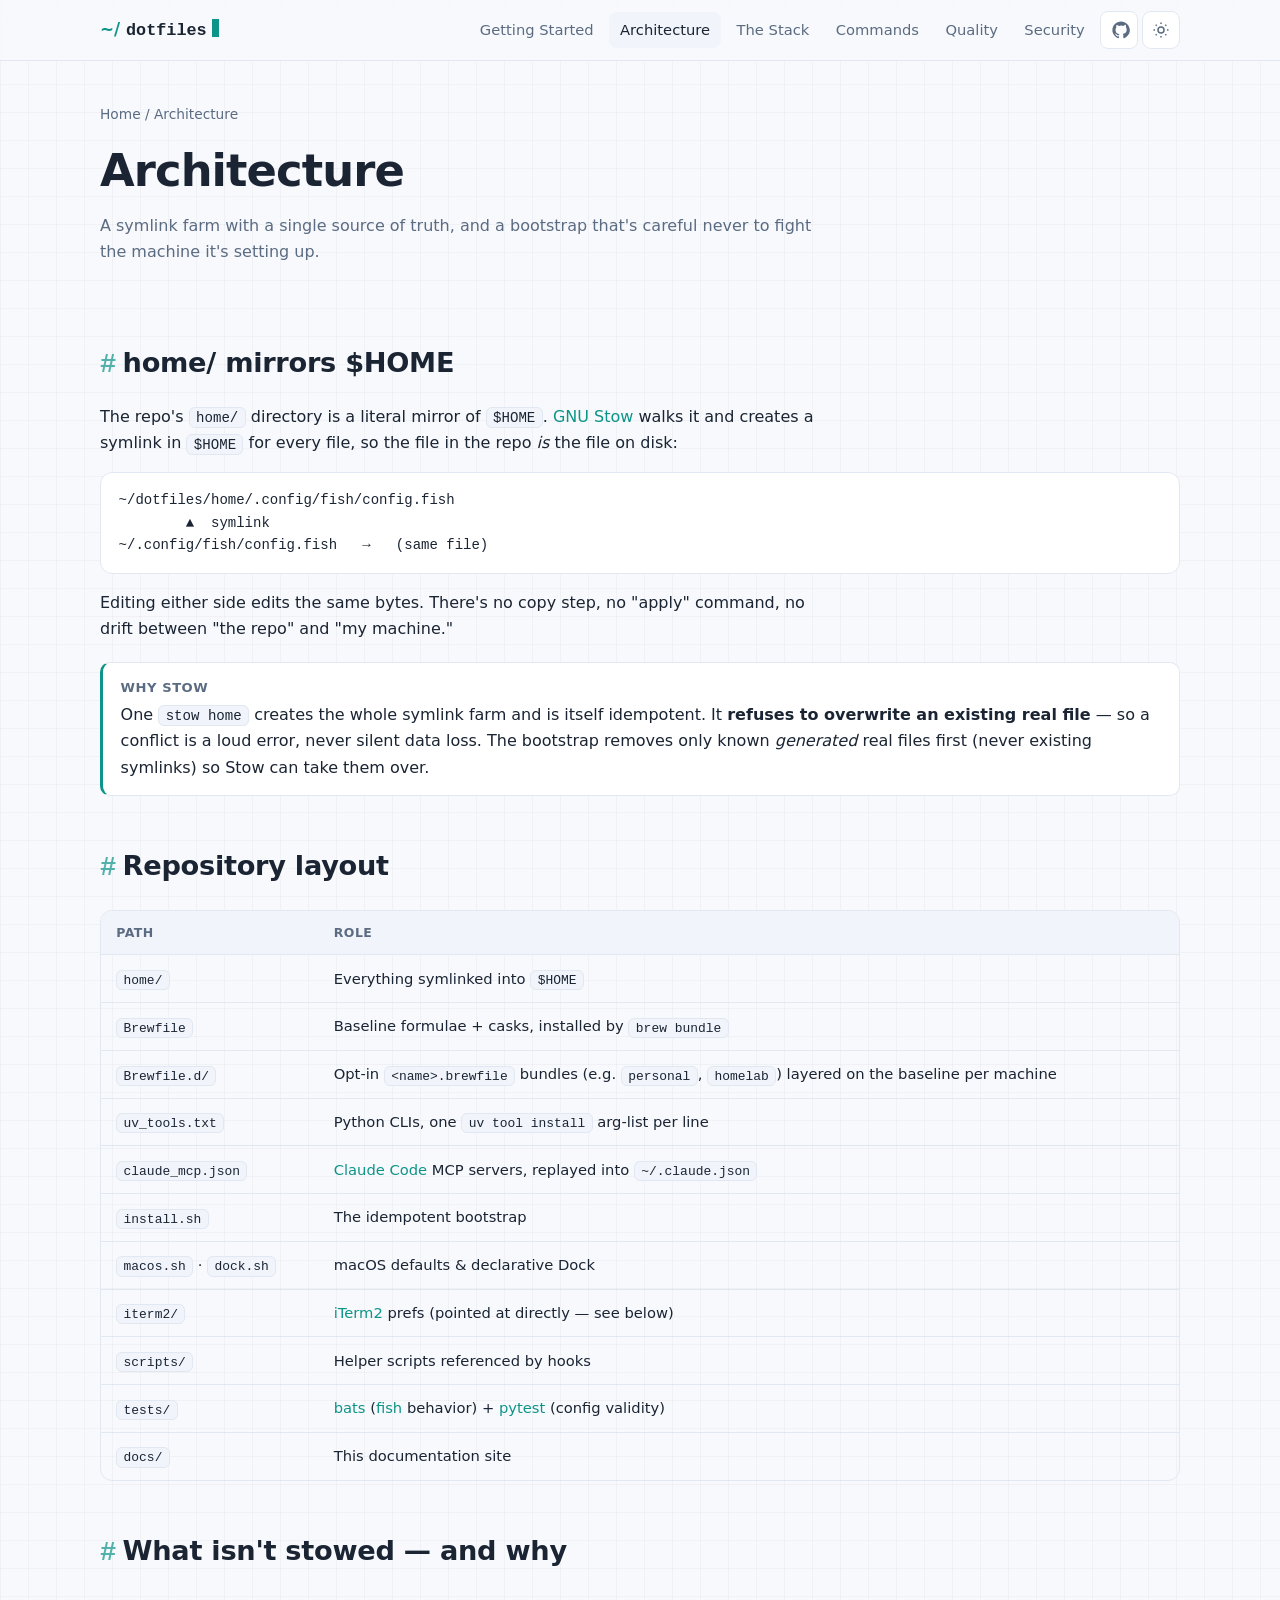
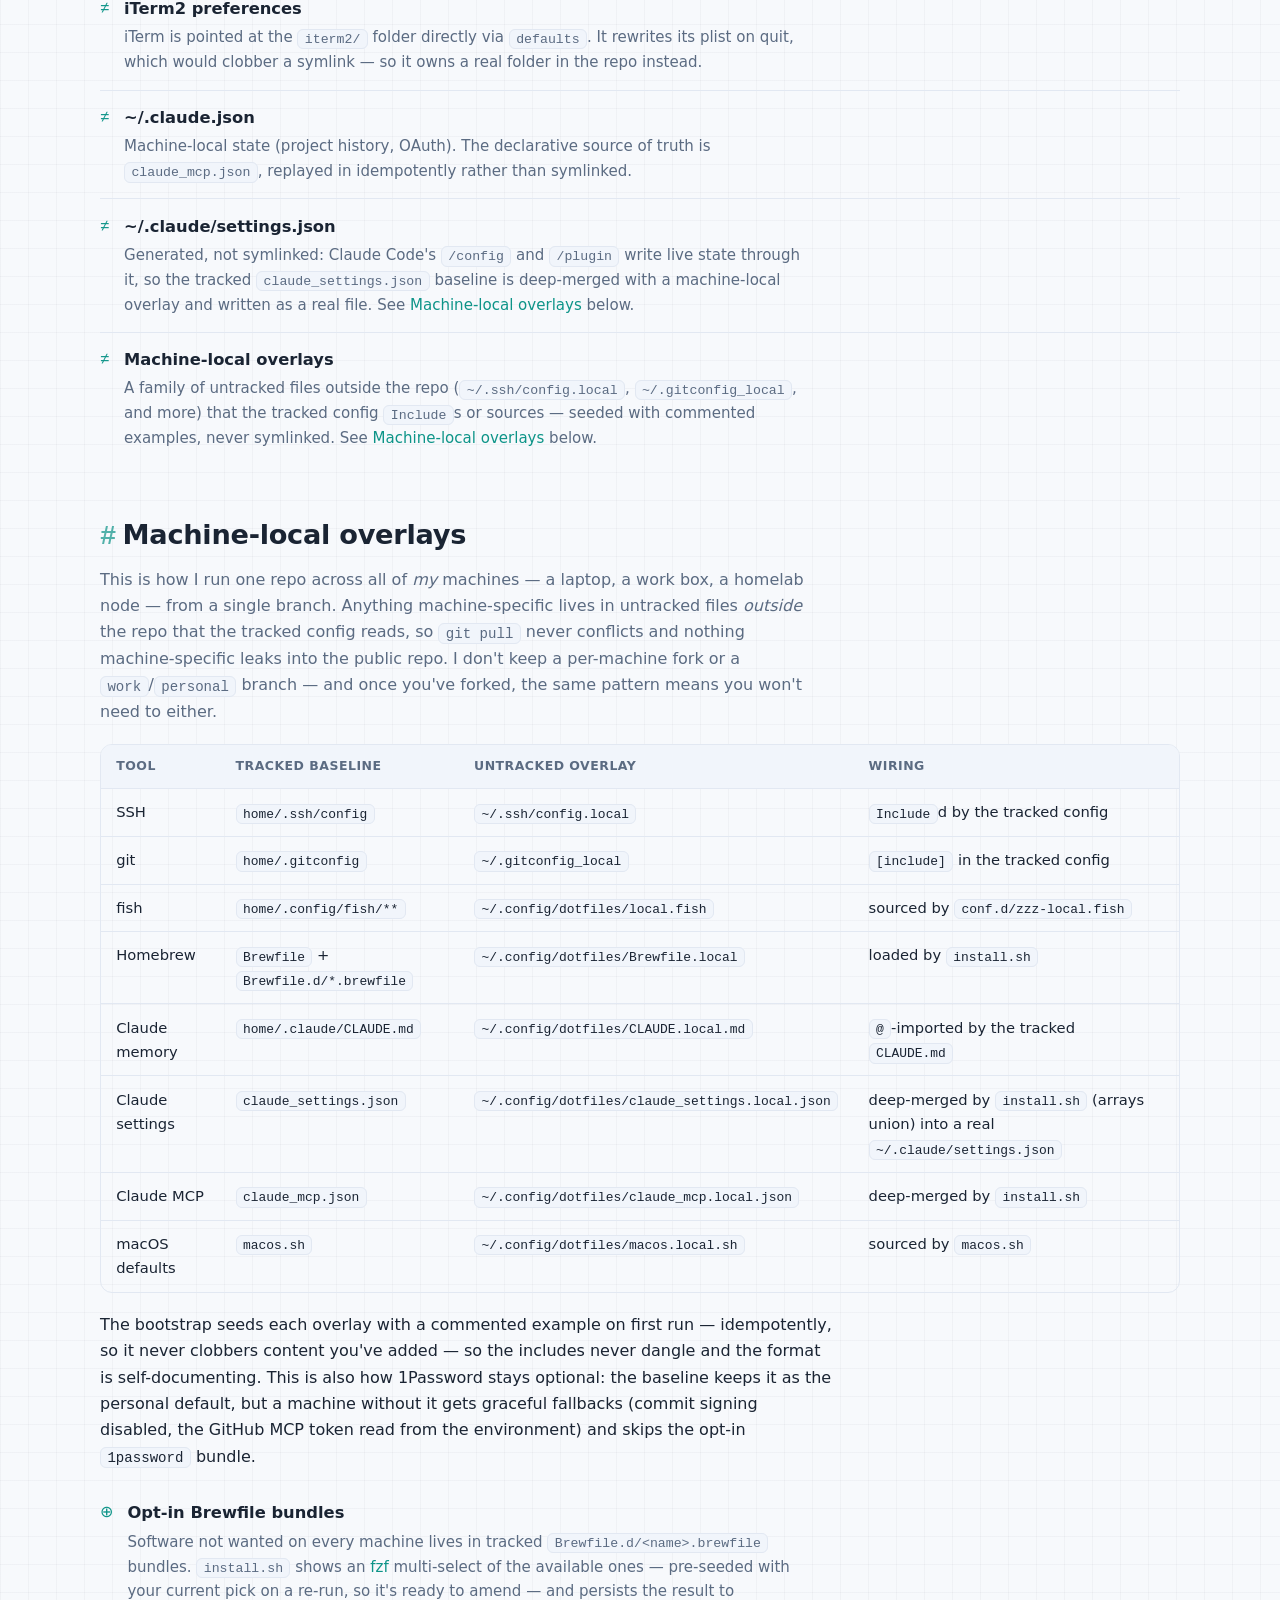
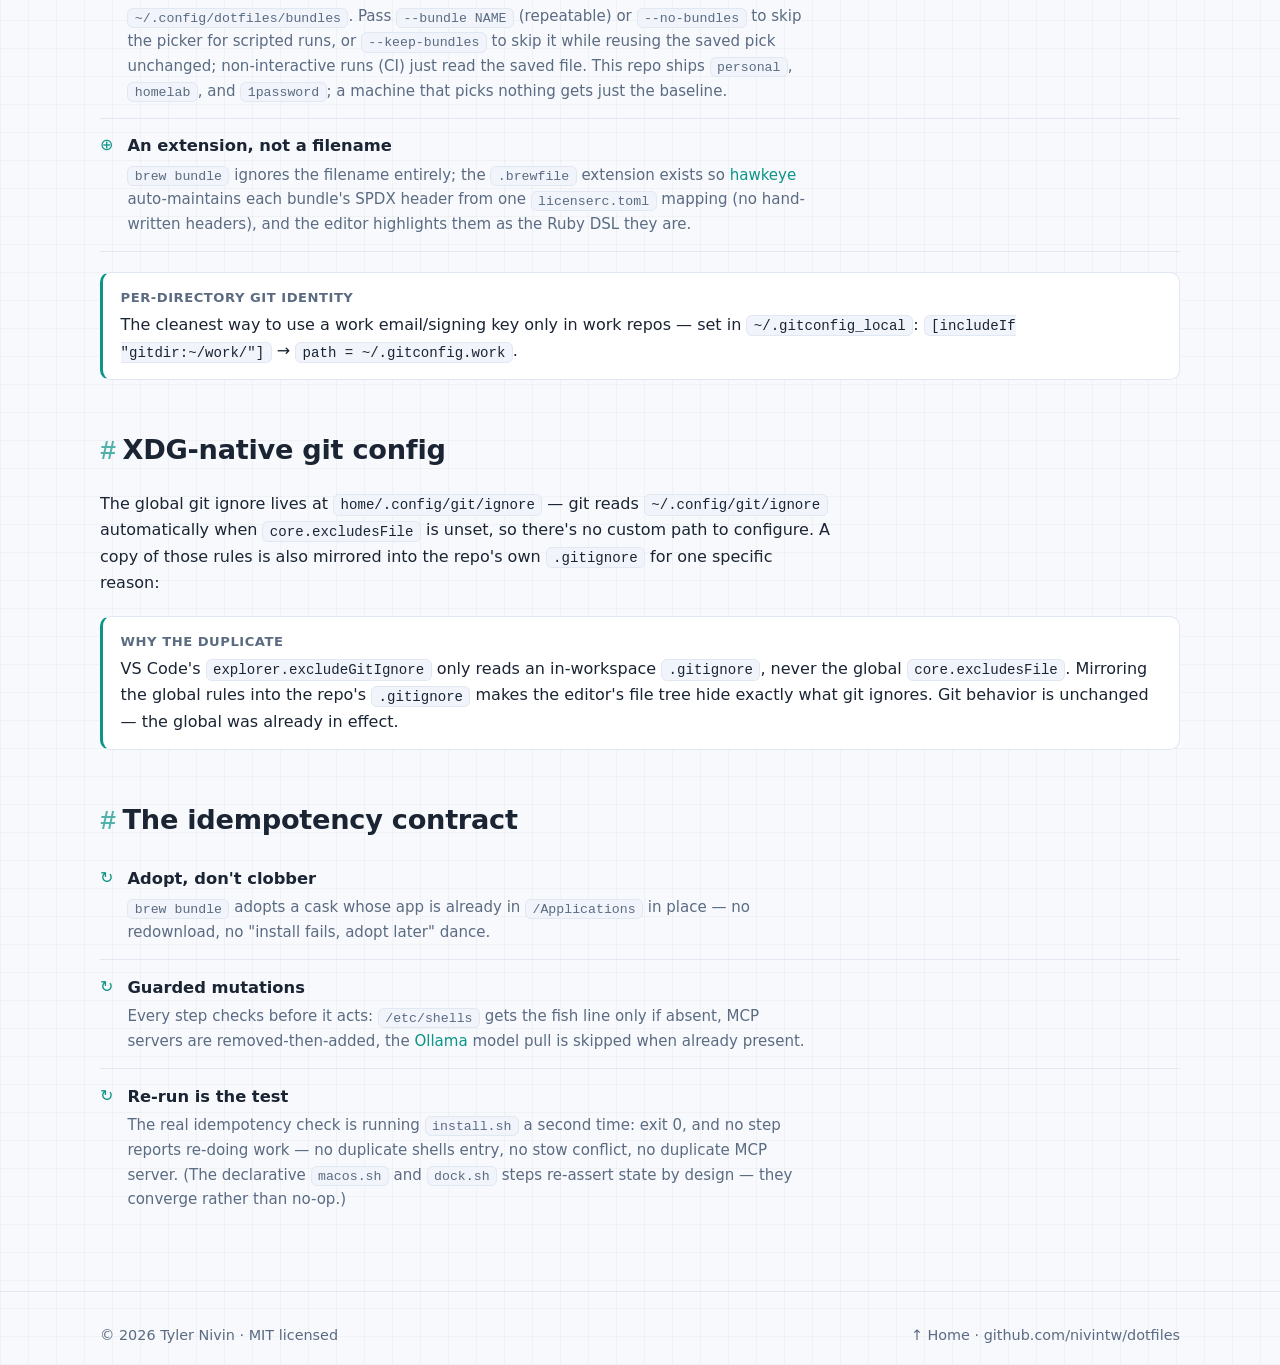
==== docs/architecture.html @ 518e7f28 "✨ feat(claude): Overlay machine-local Claude Code settings ~/.claude/settings.json carried machine-s" ====
<!--

    SPDX-FileCopyrightText: © 2026 Tyler Nivin
    SPDX-License-Identifier: MIT

-->
<!doctype html>
<html lang="en" data-theme="dark">
  <head>
    <meta charset="utf-8" />
    <meta name="viewport" content="width=device-width, initial-scale=1" />
    <title>Architecture · dotfiles</title>
    <meta name="description" content="How home/ mirrors $HOME, why GNU Stow, what isn't stowed and why, the XDG layout, and the mechanics that keep it idempotent." />
    <link rel="stylesheet" href="assets/style.css" />
    <script>
      (function () {
        try {
          var t = localStorage.getItem("theme");
          if (!t) t = matchMedia("(prefers-color-scheme: light)").matches ? "light" : "dark";
          document.documentElement.dataset.theme = t;
        } catch (e) {
          document.documentElement.dataset.theme = "dark";
        }
      })();
    </script>
  </head>
  <body>
    <header class="site-header">
      <div class="wrap site-header__inner">
        <a class="brand" href="index.html" aria-label="dotfiles home">
          <span class="brand__prompt">~/</span><span class="brand__path">dotfiles</span>
          <span class="brand__cursor" aria-hidden="true"></span>
        </a>
        <button class="icon-btn nav-toggle" data-nav-toggle aria-label="Toggle navigation" aria-expanded="false">
          <svg viewBox="0 0 24 24" fill="none" stroke="currentColor" stroke-width="2"><line x1="3" y1="6" x2="21" y2="6"/><line x1="3" y1="12" x2="21" y2="12"/><line x1="3" y1="18" x2="21" y2="18"/></svg>
        </button>
        <nav class="nav" data-nav aria-label="Primary">
          <a href="getting-started.html">Getting Started</a>
          <a href="architecture.html">Architecture</a>
          <a href="stack.html">The Stack</a>
          <a href="commands.html">Commands</a>
          <a href="quality.html">Quality</a>
          <a href="security.html">Security</a>
          <a class="icon-btn" href="https://github.com/nivintw/dotfiles" aria-label="GitHub repository" rel="noopener">
            <svg viewBox="0 0 24 24" fill="currentColor" aria-hidden="true"><path d="M12 .5C5.7.5.5 5.7.5 12c0 5.1 3.3 9.4 7.9 10.9.6.1.8-.2.8-.5v-2c-3.2.7-3.9-1.4-3.9-1.4-.5-1.3-1.3-1.7-1.3-1.7-1.1-.7.1-.7.1-.7 1.2.1 1.8 1.2 1.8 1.2 1 1.8 2.7 1.3 3.4 1 .1-.8.4-1.3.7-1.6-2.6-.3-5.3-1.3-5.3-5.7 0-1.3.5-2.3 1.2-3.1-.1-.3-.5-1.5.1-3.1 0 0 1-.3 3.3 1.2a11.5 11.5 0 0 1 6 0C17.3 4.7 18.3 5 18.3 5c.6 1.6.2 2.8.1 3.1.8.8 1.2 1.8 1.2 3.1 0 4.4-2.7 5.4-5.3 5.7.4.4.8 1.1.8 2.2v3.3c0 .3.2.6.8.5 4.6-1.5 7.9-5.8 7.9-10.9C23.5 5.7 18.3.5 12 .5Z"/></svg>
          </a>
          <button class="icon-btn" data-theme-toggle aria-label="Toggle light/dark theme">
            <svg viewBox="0 0 24 24" fill="none" stroke="currentColor" stroke-width="2"><circle cx="12" cy="12" r="4"/><path d="M12 2v2m0 16v2M4.9 4.9l1.4 1.4m11.4 11.4 1.4 1.4M2 12h2m16 0h2M4.9 19.1l1.4-1.4M17.7 6.3l1.4-1.4"/></svg>
          </button>
        </nav>
      </div>
    </header>

    <main>
      <div class="wrap page-head">
        <nav class="crumb" aria-label="Breadcrumb"><a href="index.html">Home</a> <span>/</span> <span>Architecture</span></nav>
        <h1>Architecture</h1>
        <p class="section-lede">A symlink farm with a single source of truth, and a bootstrap that's careful never to fight the machine it's setting up.</p>
      </div>

      <section class="wrap">
        <h2><span class="hash">#</span>home/ mirrors $HOME</h2>
        <p>The repo's <code>home/</code> directory is a literal mirror of <code>$HOME</code>. <a href="https://www.gnu.org/software/stow/" rel="noopener">GNU&nbsp;Stow</a> walks it and creates a symlink in <code>$HOME</code> for every file, so the file in the repo <em>is</em> the file on disk:</p>
        <pre><code>~/dotfiles/home/.config/fish/config.fish
        ▲  symlink
~/.config/fish/config.fish   →   (same file)</code></pre>
        <p>Editing either side edits the same bytes. There's no copy step, no "apply" command, no drift between "the repo" and "my machine."</p>
        <div class="note">
          <div class="note__title">Why Stow</div>
          One <code>stow home</code> creates the whole symlink farm and is itself idempotent. It <strong>refuses to overwrite an existing real file</strong> — so a conflict is a loud error, never silent data loss. The bootstrap removes only known <em>generated</em> real files first (never existing symlinks) so Stow can take them over.
        </div>
      </section>

      <section class="wrap">
        <h2><span class="hash">#</span>Repository layout</h2>
        <div class="table-wrap">
          <table>
            <thead><tr><th>Path</th><th>Role</th></tr></thead>
            <tbody>
              <tr><td><code>home/</code></td><td>Everything symlinked into <code>$HOME</code></td></tr>
              <tr><td><code>Brewfile</code></td><td>Baseline formulae + casks, installed by <code>brew bundle</code></td></tr>
              <tr><td><code>Brewfile.d/</code></td><td>Opt-in <code>&lt;name&gt;.brewfile</code> bundles (e.g. <code>personal</code>, <code>homelab</code>) layered on the baseline per machine</td></tr>
              <tr><td><code>uv_tools.txt</code></td><td>Python CLIs, one <code>uv tool install</code> arg-list per line</td></tr>
              <tr><td><code>claude_mcp.json</code></td><td><a href="https://github.com/anthropics/claude-code" rel="noopener">Claude Code</a> MCP servers, replayed into <code>~/.claude.json</code></td></tr>
              <tr><td><code>install.sh</code></td><td>The idempotent bootstrap</td></tr>
              <tr><td><code>macos.sh</code> · <code>dock.sh</code></td><td>macOS defaults &amp; declarative Dock</td></tr>
              <tr><td><code>iterm2/</code></td><td><a href="https://iterm2.com/" rel="noopener">iTerm2</a> prefs (pointed at directly — see below)</td></tr>
              <tr><td><code>scripts/</code></td><td>Helper scripts referenced by hooks</td></tr>
              <tr><td><code>tests/</code></td><td><a href="https://github.com/bats-core/bats-core" rel="noopener">bats</a> (<a href="https://fishshell.com/" rel="noopener">fish</a> behavior) + <a href="https://docs.pytest.org/" rel="noopener">pytest</a> (config validity)</td></tr>
              <tr><td><code>docs/</code></td><td>This documentation site</td></tr>
            </tbody>
          </table>
        </div>
      </section>

      <section class="wrap">
        <h2><span class="hash">#</span>What isn't stowed — and why</h2>
        <div class="feature">
          <span class="feature__mark">≠</span>
          <div><h3>iTerm2 preferences</h3><p>iTerm is pointed at the <code>iterm2/</code> folder directly via <code>defaults</code>. It rewrites its plist on quit, which would clobber a symlink — so it owns a real folder in the repo instead.</p></div>
        </div>
        <div class="feature">
          <span class="feature__mark">≠</span>
          <div><h3>~/.claude.json</h3><p>Machine-local state (project history, OAuth). The declarative source of truth is <code>claude_mcp.json</code>, replayed in idempotently rather than symlinked.</p></div>
        </div>
        <div class="feature">
          <span class="feature__mark">≠</span>
          <div><h3>~/.claude/settings.json</h3><p>Generated, not symlinked: Claude Code's <code>/config</code> and <code>/plugin</code> write live state through it, so the tracked <code>claude_settings.json</code> baseline is deep-merged with a machine-local overlay and written as a real file. See <a href="#overlays">Machine-local overlays</a> below.</p></div>
        </div>
        <div class="feature">
          <span class="feature__mark">≠</span>
          <div><h3>Machine-local overlays</h3><p>A family of untracked files outside the repo (<code>~/.ssh/config.local</code>, <code>~/.gitconfig_local</code>, and more) that the tracked config <code>Include</code>s or sources — seeded with commented examples, never symlinked. See <a href="#overlays">Machine-local overlays</a> below.</p></div>
        </div>
      </section>

      <section class="wrap" id="overlays">
        <h2><span class="hash">#</span>Machine-local overlays</h2>
        <p class="section-lede">This is how I run one repo across all of <em>my</em> machines — a laptop, a work box, a homelab node — from a single branch. Anything machine-specific lives in untracked files <em>outside</em> the repo that the tracked config reads, so <code>git pull</code> never conflicts and nothing machine-specific leaks into the public repo. I don't keep a per-machine fork or a <code>work</code>/<code>personal</code> branch — and once you've forked, the same pattern means you won't need to either.</p>
        <div class="table-wrap">
          <table>
            <thead><tr><th>Tool</th><th>Tracked baseline</th><th>Untracked overlay</th><th>Wiring</th></tr></thead>
            <tbody>
              <tr><td>SSH</td><td><code>home/.ssh/config</code></td><td><code>~/.ssh/config.local</code></td><td><code>Include</code>d by the tracked config</td></tr>
              <tr><td>git</td><td><code>home/.gitconfig</code></td><td><code>~/.gitconfig_local</code></td><td><code>[include]</code> in the tracked config</td></tr>
              <tr><td>fish</td><td><code>home/.config/fish/**</code></td><td><code>~/.config/dotfiles/local.fish</code></td><td>sourced by <code>conf.d/zzz-local.fish</code></td></tr>
              <tr><td>Homebrew</td><td><code>Brewfile</code> + <code>Brewfile.d/*.brewfile</code></td><td><code>~/.config/dotfiles/Brewfile.local</code></td><td>loaded by <code>install.sh</code></td></tr>
              <tr><td>Claude memory</td><td><code>home/.claude/CLAUDE.md</code></td><td><code>~/.config/dotfiles/CLAUDE.local.md</code></td><td><code>@</code>-imported by the tracked <code>CLAUDE.md</code></td></tr>
              <tr><td>Claude settings</td><td><code>claude_settings.json</code></td><td><code>~/.config/dotfiles/claude_settings.local.json</code></td><td>deep-merged by <code>install.sh</code> (arrays union) into a real <code>~/.claude/settings.json</code></td></tr>
              <tr><td>Claude MCP</td><td><code>claude_mcp.json</code></td><td><code>~/.config/dotfiles/claude_mcp.local.json</code></td><td>deep-merged by <code>install.sh</code></td></tr>
              <tr><td>macOS defaults</td><td><code>macos.sh</code></td><td><code>~/.config/dotfiles/macos.local.sh</code></td><td>sourced by <code>macos.sh</code></td></tr>
            </tbody>
          </table>
        </div>
        <p>The bootstrap seeds each overlay with a commented example on first run — idempotently, so it never clobbers content you've added — so the includes never dangle and the format is self-documenting. This is also how 1Password stays optional: the baseline keeps it as the personal default, but a machine without it gets graceful fallbacks (commit signing disabled, the GitHub MCP token read from the environment) and skips the opt-in <code>1password</code> bundle.</p>
        <div class="feature">
          <span class="feature__mark">⊕</span>
          <div><h3>Opt-in Brewfile bundles</h3><p>Software not wanted on every machine lives in tracked <code>Brewfile.d/&lt;name&gt;.brewfile</code> bundles. <code>install.sh</code> shows an <a href="https://github.com/junegunn/fzf" rel="noopener">fzf</a> multi-select of the available ones — pre-seeded with your current pick on a re-run, so it's ready to amend — and persists the result to <code>~/.config/dotfiles/bundles</code>. Pass <code>--bundle NAME</code> (repeatable) or <code>--no-bundles</code> to skip the picker for scripted runs, or <code>--keep-bundles</code> to skip it while reusing the saved pick unchanged; non-interactive runs (CI) just read the saved file. This repo ships <code>personal</code>, <code>homelab</code>, and <code>1password</code>; a machine that picks nothing gets just the baseline.</p></div>
        </div>
        <div class="feature">
          <span class="feature__mark">⊕</span>
          <div><h3>An extension, not a filename</h3><p><code>brew bundle</code> ignores the filename entirely; the <code>.brewfile</code> extension exists so <a href="https://github.com/korandoru/hawkeye" rel="noopener">hawkeye</a> auto-maintains each bundle's SPDX header from one <code>licenserc.toml</code> mapping (no hand-written headers), and the editor highlights them as the Ruby DSL they are.</p></div>
        </div>
        <div class="note">
          <div class="note__title">Per-directory git identity</div>
          The cleanest way to use a work email/signing key only in work repos — set in <code>~/.gitconfig_local</code>: <code>[includeIf "gitdir:~/work/"]</code> → <code>path = ~/.gitconfig.work</code>.
        </div>
      </section>

      <section class="wrap">
        <h2><span class="hash">#</span>XDG-native git config</h2>
        <p>The global git ignore lives at <code>home/.config/git/ignore</code> — git reads <code>~/.config/git/ignore</code> automatically when <code>core.excludesFile</code> is unset, so there's no custom path to configure. A copy of those rules is also mirrored into the repo's own <code>.gitignore</code> for one specific reason:</p>
        <div class="note">
          <div class="note__title">Why the duplicate</div>
          VS Code's <code>explorer.excludeGitIgnore</code> only reads an in-workspace <code>.gitignore</code>, never the global <code>core.excludesFile</code>. Mirroring the global rules into the repo's <code>.gitignore</code> makes the editor's file tree hide exactly what git ignores. Git behavior is unchanged — the global was already in effect.
        </div>
      </section>

      <section class="wrap">
        <h2><span class="hash">#</span>The idempotency contract</h2>
        <div class="feature">
          <span class="feature__mark">↻</span>
          <div><h3>Adopt, don't clobber</h3><p><code>brew bundle</code> adopts a cask whose app is already in <code>/Applications</code> in place — no redownload, no "install fails, adopt later" dance.</p></div>
        </div>
        <div class="feature">
          <span class="feature__mark">↻</span>
          <div><h3>Guarded mutations</h3><p>Every step checks before it acts: <code>/etc/shells</code> gets the fish line only if absent, MCP servers are removed-then-added, the <a href="https://ollama.com/" rel="noopener">Ollama</a> model pull is skipped when already present.</p></div>
        </div>
        <div class="feature">
          <span class="feature__mark">↻</span>
          <div><h3>Re-run is the test</h3><p>The real idempotency check is running <code>install.sh</code> a second time: exit&nbsp;0, and no step reports re-doing work — no duplicate shells entry, no stow conflict, no duplicate MCP server. (The declarative <code>macos.sh</code> and <code>dock.sh</code> steps re-assert state by design — they converge rather than no-op.)</p></div>
        </div>
      </section>
    </main>

    <footer class="site-footer">
      <div class="wrap site-footer__inner">
        <span>© <span data-year>2026</span> Tyler Nivin · MIT licensed</span>
        <span><a href="index.html">↑ Home</a> · <a href="https://github.com/nivintw/dotfiles" rel="noopener">github.com/nivintw/dotfiles</a></span>
      </div>
    </footer>

    <script src="assets/main.js"></script>
  </body>
</html>
---- docs/assets/style.css ----
/*
 * SPDX-FileCopyrightText: © 2026 Tyler Nivin
 * SPDX-License-Identifier: MIT
 */

/* ---- Design tokens ------------------------------------------------------ */
:root,
:root[data-theme="dark"] {
  --bg: #0b0e14;
  --bg-grid: rgba(255, 255, 255, 0.025);
  --surface: #11161f;
  --surface-2: #161c28;
  --border: #232b3a;
  --text: #e6edf3;
  --muted: #97a3b6;
  --accent: #4fd1c5;
  --accent-2: #a78bfa;
  --accent-ink: #06231f;
  --shadow: 0 10px 30px -12px rgba(0, 0, 0, 0.6);
  --term-red: #ff5f56;
  --term-yellow: #ffbd2e;
  --term-green: #27c93f;
  color-scheme: dark;
}

:root[data-theme="light"] {
  --bg: #f7f9fc;
  --bg-grid: rgba(15, 23, 42, 0.03);
  --surface: #ffffff;
  --surface-2: #f1f5fb;
  --border: #e2e8f2;
  --text: #1a2433;
  --muted: #5b6b82;
  --accent: #0d9488;
  --accent-2: #7c3aed;
  --accent-ink: #ffffff;
  --shadow: 0 12px 30px -16px rgba(15, 23, 42, 0.25);
  color-scheme: light;
}

* { box-sizing: border-box; }

html { scroll-behavior: smooth; }

body {
  margin: 0;
  background:
    radial-gradient(1200px 600px at 80% -10%, color-mix(in srgb, var(--accent) 9%, transparent), transparent 60%),
    linear-gradient(var(--bg-grid) 1px, transparent 1px) 0 0 / 28px 28px,
    linear-gradient(90deg, var(--bg-grid) 1px, transparent 1px) 0 0 / 28px 28px,
    var(--bg);
  color: var(--text);
  font-family: ui-sans-serif, system-ui, -apple-system, "Segoe UI", Roboto, Helvetica, Arial, sans-serif;
  line-height: 1.65;
  -webkit-font-smoothing: antialiased;
}

.mono,
code, kbd, pre,
.brand__path,
.term {
  font-family: ui-monospace, "SF Mono", "JetBrains Mono", "Fira Code", Menlo, Consolas, monospace;
}

a { color: var(--accent); text-decoration: none; }
a:hover { text-decoration: underline; }

.wrap { width: min(1080px, 92vw); margin-inline: auto; }

/* ---- Header / nav ------------------------------------------------------- */
.site-header {
  position: sticky;
  top: 0;
  z-index: 20;
  backdrop-filter: blur(10px);
  background: color-mix(in srgb, var(--bg) 82%, transparent);
  border-bottom: 1px solid var(--border);
}
.site-header__inner {
  display: flex;
  align-items: center;
  gap: 1rem;
  padding: 0.7rem 0;
}
.brand {
  display: inline-flex;
  align-items: baseline;
  gap: 0.5ch;
  font-weight: 700;
  color: var(--text);
  font-size: 1.05rem;
}
.brand:hover { text-decoration: none; }
.brand__prompt { color: var(--accent); }
.brand__path { color: var(--text); }
.brand__cursor {
  width: 0.6ch; height: 1.05em;
  background: var(--accent);
  display: inline-block;
  translate: 0 0.12em;
  animation: blink 1.1s steps(1) infinite;
}
@keyframes blink { 50% { opacity: 0; } }

.nav { display: flex; align-items: center; gap: 0.25rem; margin-left: auto; }
.nav a {
  color: var(--muted);
  padding: 0.35rem 0.7rem;
  border-radius: 8px;
  font-size: 0.92rem;
  font-weight: 500;
}
.nav a:hover { color: var(--text); background: var(--surface-2); text-decoration: none; }
.nav a[aria-current="page"] { color: var(--text); background: var(--surface-2); }

.icon-btn {
  display: inline-grid;
  place-items: center;
  width: 38px; height: 38px;
  border: 1px solid var(--border);
  border-radius: 9px;
  background: var(--surface);
  color: var(--muted);
  cursor: pointer;
}
.icon-btn:hover { color: var(--text); border-color: var(--accent); }
.icon-btn svg { width: 18px; height: 18px; }

.nav-toggle { display: none; }

/* ---- Hero --------------------------------------------------------------- */
.hero { padding: 4.5rem 0 2.5rem; }
.hero h1 {
  font-size: clamp(2.2rem, 6vw, 3.6rem);
  line-height: 1.05;
  margin: 0 0 0.6rem;
  letter-spacing: -0.02em;
}
.hero .grad {
  background: linear-gradient(100deg, var(--accent), var(--accent-2));
  -webkit-background-clip: text; background-clip: text; color: transparent;
}
.hero .lede { font-size: 1.2rem; color: var(--muted); max-width: 60ch; margin: 0 0 1.6rem; }
.badges { display: flex; flex-wrap: wrap; gap: 0.5rem; margin-bottom: 1.8rem; }
.badge {
  font-size: 0.78rem;
  font-family: ui-monospace, monospace;
  color: var(--muted);
  border: 1px solid var(--border);
  background: var(--surface);
  padding: 0.25rem 0.6rem;
  border-radius: 999px;
}
.badge b { color: var(--accent); font-weight: 600; }

.cta { display: flex; flex-wrap: wrap; gap: 0.75rem; }
.btn {
  display: inline-flex; align-items: center; gap: 0.5ch;
  padding: 0.6rem 1.1rem;
  border-radius: 10px;
  font-weight: 600;
  border: 1px solid var(--border);
}
.btn--primary { background: var(--accent); color: var(--accent-ink); border-color: transparent; }
.btn--primary:hover { text-decoration: none; filter: brightness(1.08); }
.btn--ghost { color: var(--text); background: var(--surface); }
.btn--ghost:hover { text-decoration: none; border-color: var(--accent); }

/* ---- Terminal window ---------------------------------------------------- */
.term {
  border: 1px solid var(--border);
  border-radius: 12px;
  background: var(--surface);
  box-shadow: var(--shadow);
  overflow: hidden;
  margin: 2rem 0;
}
.term__bar {
  display: flex; align-items: center; gap: 0.5rem;
  padding: 0.6rem 0.9rem;
  background: var(--surface-2);
  border-bottom: 1px solid var(--border);
}
.term__dot { width: 12px; height: 12px; border-radius: 50%; }
.term__title { margin-left: 0.6rem; font-size: 0.8rem; color: var(--muted); }
.term__body { padding: 1rem 1.1rem; font-size: 0.9rem; overflow-x: auto; }
.term__body .line { white-space: pre; }
.term .prompt { color: var(--accent); }
.term .cmd { color: var(--text); }
.term .out { color: var(--muted); }
.term .ok { color: var(--term-green); }

/* ---- Sections & headings ----------------------------------------------- */
main { padding-bottom: 4rem; }
section { margin-top: 3rem; }
h2 {
  font-size: 1.7rem;
  letter-spacing: -0.01em;
  margin: 0 0 0.4rem;
  scroll-margin-top: 5rem;
}
h2 .hash { color: var(--accent); font-family: ui-monospace, monospace; margin-right: 0.4ch; opacity: 0.7; }
h3 { font-size: 1.15rem; margin: 1.8rem 0 0.4rem; }
.section-lede { color: var(--muted); max-width: 70ch; margin: 0 0 1.2rem; }
p { max-width: 72ch; }

.page-head { padding: 2.5rem 0 0.5rem; }
.page-head h1 { font-size: clamp(1.9rem, 4vw, 2.8rem); margin: 0.4rem 0 0.3rem; letter-spacing: -0.02em; }
.crumb { font-size: 0.86rem; color: var(--muted); display: inline-flex; gap: 0.5ch; }
.crumb a { color: var(--muted); }
.crumb a:hover { color: var(--accent); }

/* ---- Cards -------------------------------------------------------------- */
.grid { display: grid; gap: 1rem; grid-template-columns: repeat(auto-fit, minmax(255px, 1fr)); }
.card {
  display: block;
  border: 1px solid var(--border);
  background: var(--surface);
  border-radius: 14px;
  padding: 1.3rem;
  color: var(--text);
  transition: border-color 0.15s, transform 0.15s;
}
a.card:hover { text-decoration: none; border-color: var(--accent); transform: translateY(-3px); }
.card__icon { font-size: 1.4rem; }
.card h3 { margin: 0.6rem 0 0.3rem; font-size: 1.1rem; }
.card p { color: var(--muted); font-size: 0.95rem; margin: 0; }
.card__more { color: var(--accent); font-size: 0.9rem; font-weight: 600; margin-top: 0.8rem; display: inline-block; }

/* ---- Callouts ----------------------------------------------------------- */
.note {
  border: 1px solid var(--border);
  border-left: 3px solid var(--accent);
  background: var(--surface);
  border-radius: 10px;
  padding: 0.9rem 1.1rem;
  margin: 1.2rem 0;
}
.note--warn { border-left-color: var(--term-yellow); }
.note__title { font-weight: 700; font-size: 0.82rem; text-transform: uppercase; letter-spacing: 0.04em; color: var(--muted); margin-bottom: 0.2rem; }

/* ---- Code --------------------------------------------------------------- */
:not(pre) > code {
  background: var(--surface-2);
  border: 1px solid var(--border);
  padding: 0.1rem 0.4rem;
  border-radius: 6px;
  font-size: 0.88em;
}
pre {
  position: relative;
  background: var(--surface);
  border: 1px solid var(--border);
  border-radius: 12px;
  padding: 1rem 1.1rem;
  overflow-x: auto;
  font-size: 0.875rem;
  line-height: 1.6;
}
pre code { color: var(--text); }
.copy-btn {
  position: absolute; top: 0.55rem; right: 0.55rem;
  font-size: 0.72rem;
  padding: 0.2rem 0.55rem;
  border-radius: 6px;
  border: 1px solid var(--border);
  background: var(--surface-2);
  color: var(--muted);
  cursor: pointer;
  opacity: 0;
  transition: opacity 0.15s;
}
pre:hover .copy-btn { opacity: 1; }
.copy-btn:hover { color: var(--text); border-color: var(--accent); }

/* ---- Tables ------------------------------------------------------------- */
.table-wrap { overflow-x: auto; border: 1px solid var(--border); border-radius: 12px; margin: 1.2rem 0; }
table { width: 100%; border-collapse: collapse; font-size: 0.92rem; }
th, td { text-align: left; padding: 0.7rem 0.95rem; border-bottom: 1px solid var(--border); vertical-align: top; }
thead th { background: var(--surface-2); color: var(--muted); font-size: 0.78rem; text-transform: uppercase; letter-spacing: 0.04em; }
tbody tr:last-child td { border-bottom: 0; }
td code { white-space: nowrap; }

/* ---- Feature list ------------------------------------------------------- */
.feature { display: flex; gap: 0.9rem; padding: 0.9rem 0; border-bottom: 1px solid var(--border); }
.feature:last-child { border-bottom: 0; }
.feature__mark { color: var(--accent); flex: none; font-family: ui-monospace, monospace; }
.feature h3 { margin: 0 0 0.15rem; font-size: 1.02rem; }
.feature p { margin: 0; color: var(--muted); font-size: 0.94rem; }

.pill-row { display: flex; flex-wrap: wrap; gap: 0.5rem; margin: 0.6rem 0 0; }
.pill {
  font-family: ui-monospace, monospace; font-size: 0.82rem;
  padding: 0.25rem 0.65rem; border-radius: 8px;
  background: var(--surface-2); border: 1px solid var(--border); color: var(--text);
}
a.pill { color: var(--text); }
a.pill:hover { border-color: var(--accent); color: var(--accent); text-decoration: none; }

/* ---- Sub-lede (secondary hero line) ------------------------------------ */
.hero .lede--sub { font-size: 1.02rem; margin-top: -0.8rem; }
.hero .lede--sub a { color: var(--accent); white-space: nowrap; }

/* ---- kbd ---------------------------------------------------------------- */
kbd {
  display: inline-block;
  padding: 0.05em 0.45em;
  font-size: 0.82em;
  line-height: 1.5;
  color: var(--text);
  background: var(--surface-2);
  border: 1px solid var(--border);
  border-bottom-width: 2px;
  border-radius: 6px;
}

/* ---- Asciinema casts ---------------------------------------------------- */
.cast {
  margin: 2rem 0;
  border: 1px solid var(--border);
  border-radius: 12px;
  background: var(--surface);
  box-shadow: var(--shadow);
  overflow: hidden;
}
.cast__player { width: 100%; }
/* Player chrome already provides the window frame; keep our caption tidy. */
.cast figcaption {
  padding: 0.7rem 1.1rem;
  border-top: 1px solid var(--border);
  background: var(--surface-2);
  color: var(--muted);
  font-size: 0.9rem;
}
.cast figcaption code { color: var(--text); }
/* Fallback shown until the player script hydrates (or if it fails to load). */
.cast__player:empty::before {
  content: "▶ terminal cast — enable JavaScript to play";
  display: block;
  padding: 2.2rem 1.1rem;
  text-align: center;
  color: var(--muted);
  font-size: 0.9rem;
}
.ap-player { font-size: 14px; }

/* ---- Footer ------------------------------------------------------------- */
.site-footer { border-top: 1px solid var(--border); padding: 2rem 0; color: var(--muted); font-size: 0.9rem; }
.site-footer__inner { display: flex; flex-wrap: wrap; gap: 0.6rem 1.5rem; align-items: center; justify-content: space-between; }
.site-footer a { color: var(--muted); }
.site-footer a:hover { color: var(--accent); }

/* ---- Responsive --------------------------------------------------------- */
@media (max-width: 720px) {
  .nav-toggle { display: inline-grid; }
  .nav {
    position: absolute; top: 100%; right: 4vw; left: 4vw;
    flex-direction: column; align-items: stretch;
    gap: 0.15rem;
    padding: 0.5rem;
    background: var(--surface);
    border: 1px solid var(--border);
    border-radius: 12px;
    box-shadow: var(--shadow);
    display: none;
  }
  .nav.open { display: flex; }
  .nav .nav__spacer { display: none; }
}

@media (prefers-reduced-motion: reduce) {
  * { animation: none !important; scroll-behavior: auto; transition: none !important; }
}
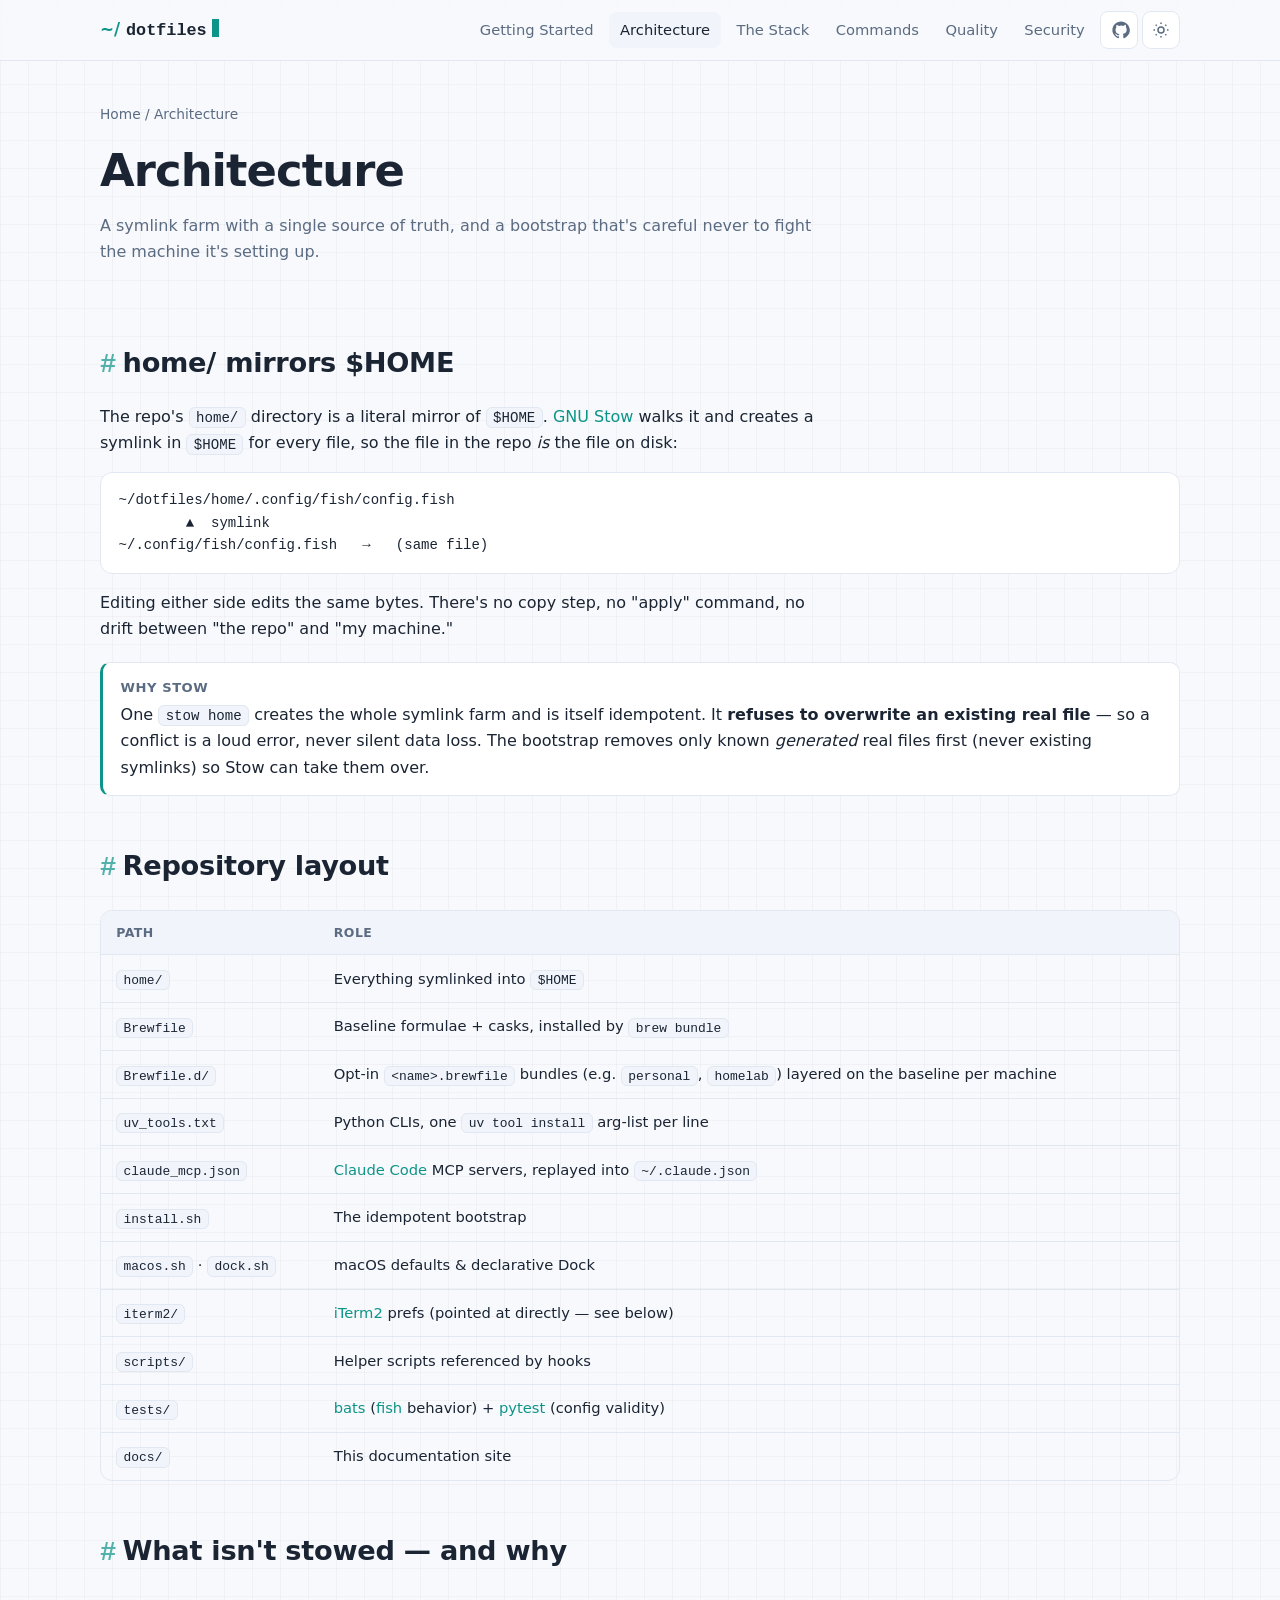
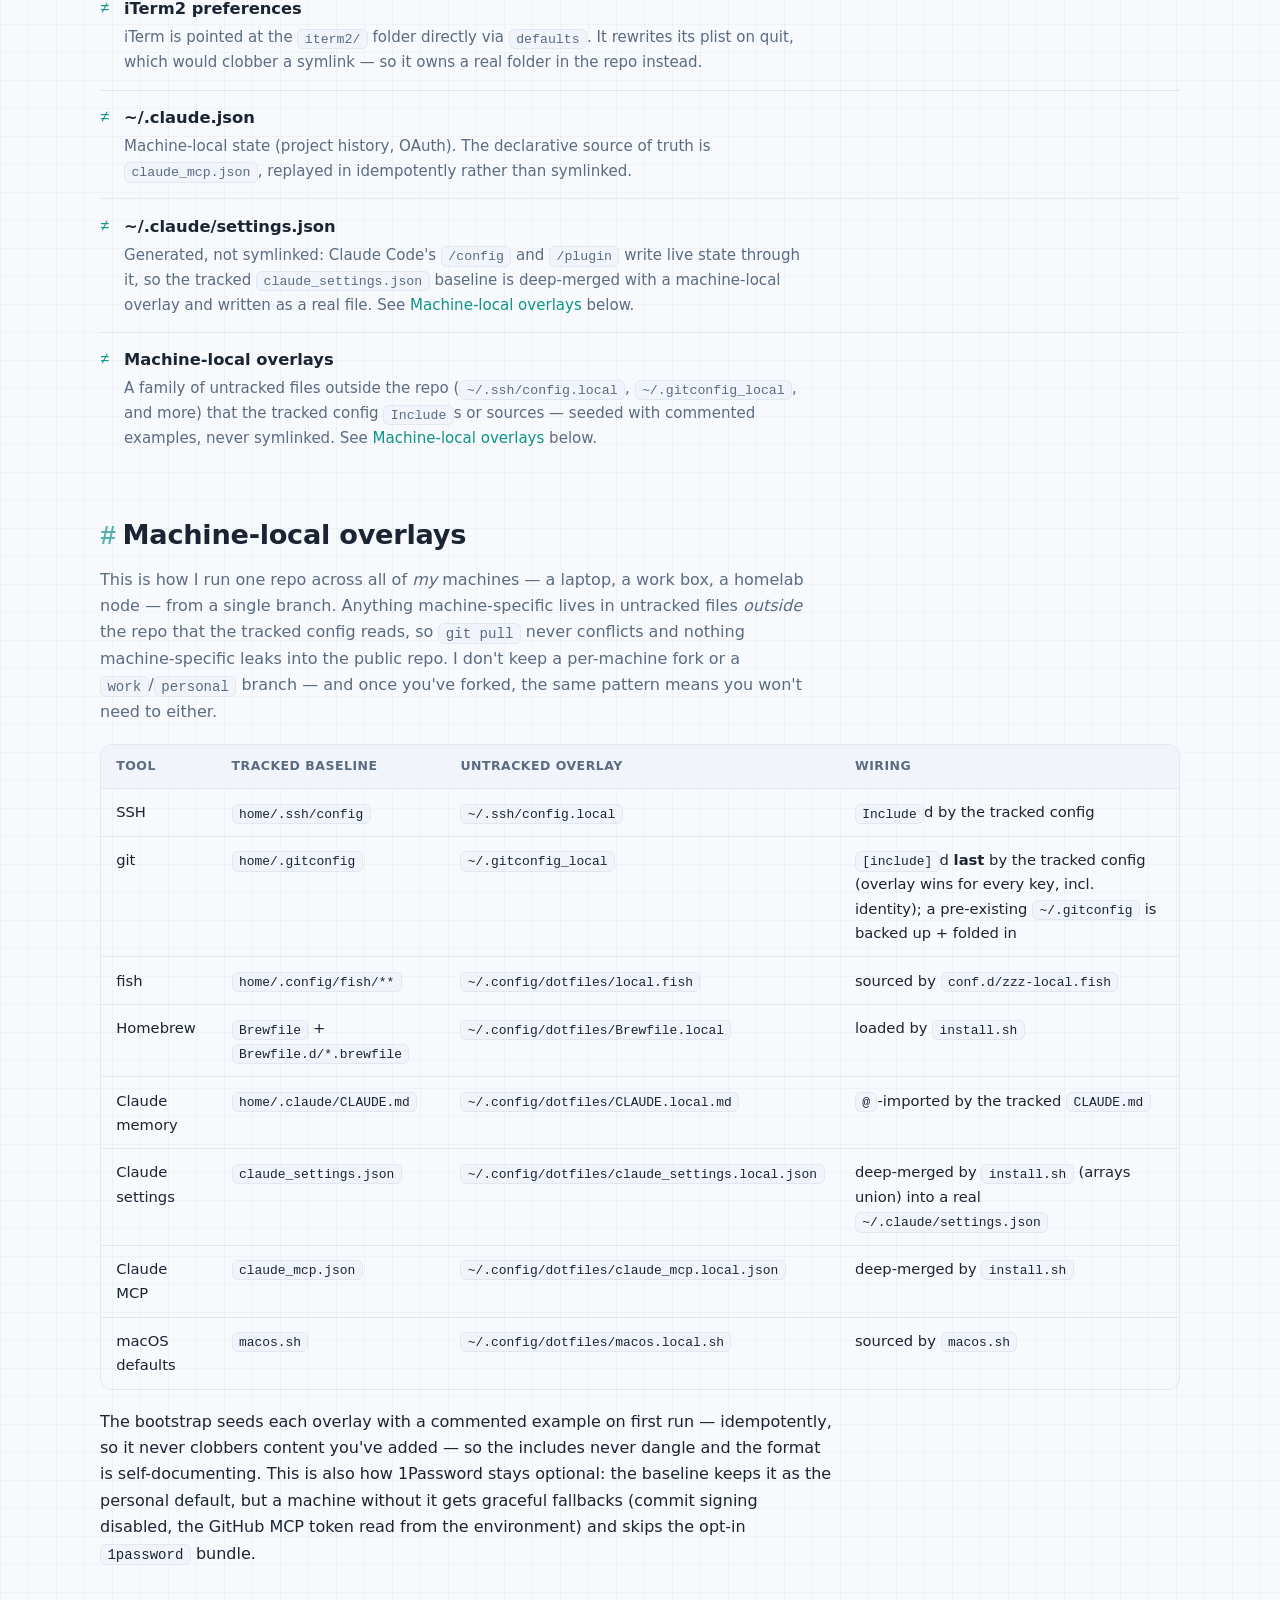
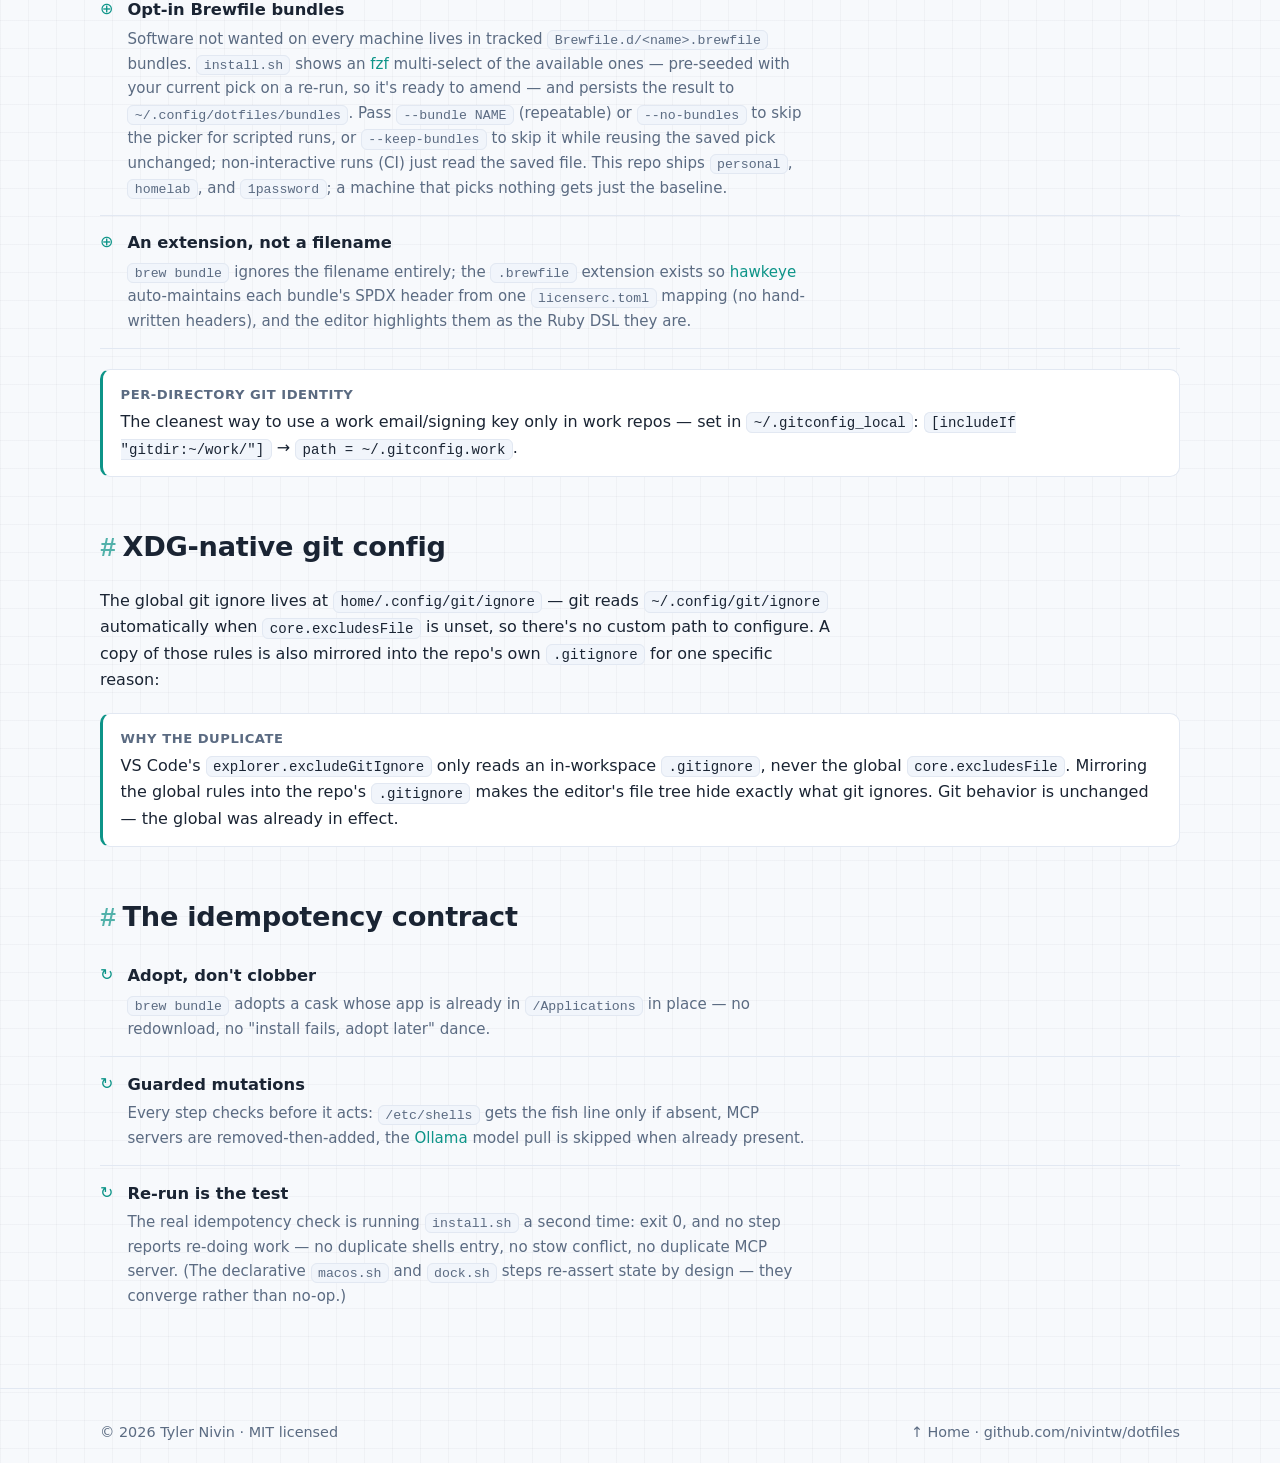
==== commit 5e727825: "✨ feat(git): Adopt an existing ~/.gitconfig instead of stomping it on install A fresh install on a m" ====
--- a/docs/architecture.html
+++ b/docs/architecture.html
@@ -121,7 +121,7 @@
             <thead><tr><th>Tool</th><th>Tracked baseline</th><th>Untracked overlay</th><th>Wiring</th></tr></thead>
             <tbody>
               <tr><td>SSH</td><td><code>home/.ssh/config</code></td><td><code>~/.ssh/config.local</code></td><td><code>Include</code>d by the tracked config</td></tr>
-              <tr><td>git</td><td><code>home/.gitconfig</code></td><td><code>~/.gitconfig_local</code></td><td><code>[include]</code> in the tracked config</td></tr>
+              <tr><td>git</td><td><code>home/.gitconfig</code></td><td><code>~/.gitconfig_local</code></td><td><code>[include]</code>d <strong>last</strong> by the tracked config (overlay wins for every key, incl. identity); a pre-existing <code>~/.gitconfig</code> is backed up + folded in</td></tr>
               <tr><td>fish</td><td><code>home/.config/fish/**</code></td><td><code>~/.config/dotfiles/local.fish</code></td><td>sourced by <code>conf.d/zzz-local.fish</code></td></tr>
               <tr><td>Homebrew</td><td><code>Brewfile</code> + <code>Brewfile.d/*.brewfile</code></td><td><code>~/.config/dotfiles/Brewfile.local</code></td><td>loaded by <code>install.sh</code></td></tr>
               <tr><td>Claude memory</td><td><code>home/.claude/CLAUDE.md</code></td><td><code>~/.config/dotfiles/CLAUDE.local.md</code></td><td><code>@</code>-imported by the tracked <code>CLAUDE.md</code></td></tr>
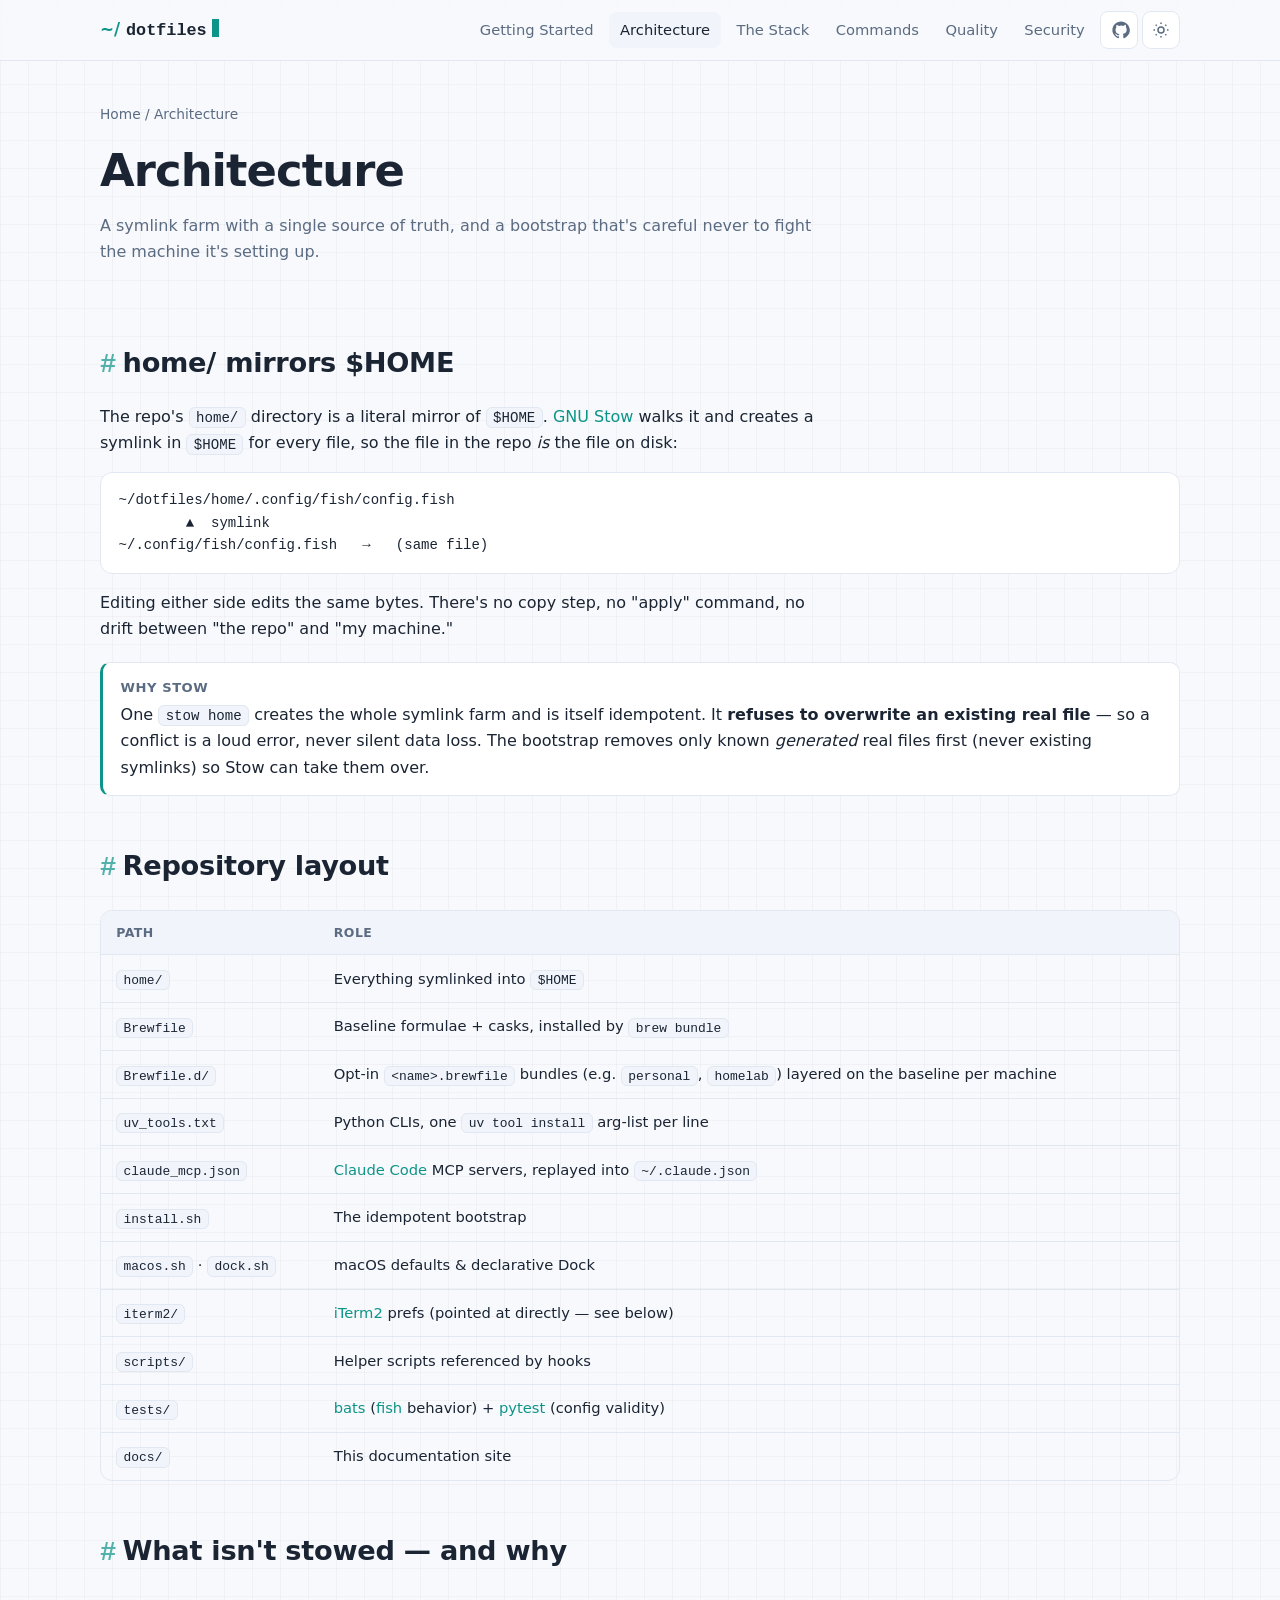
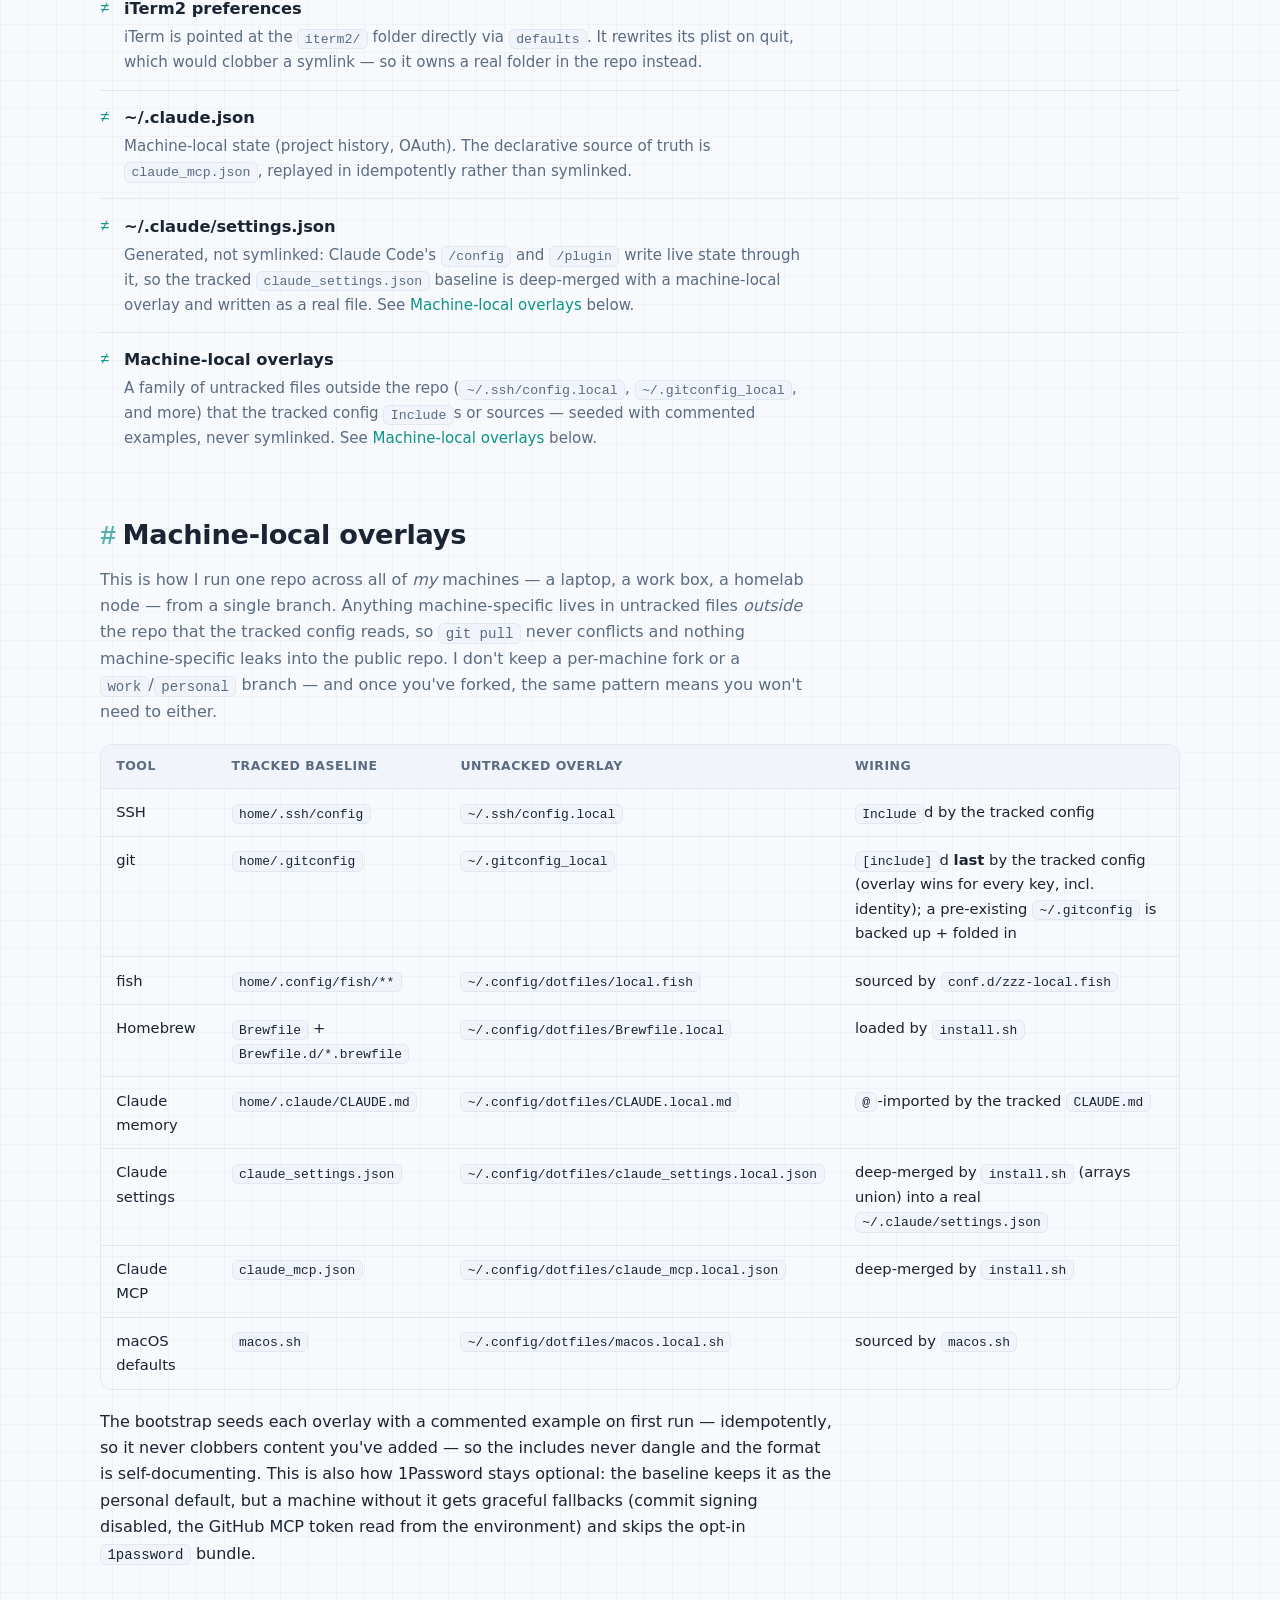
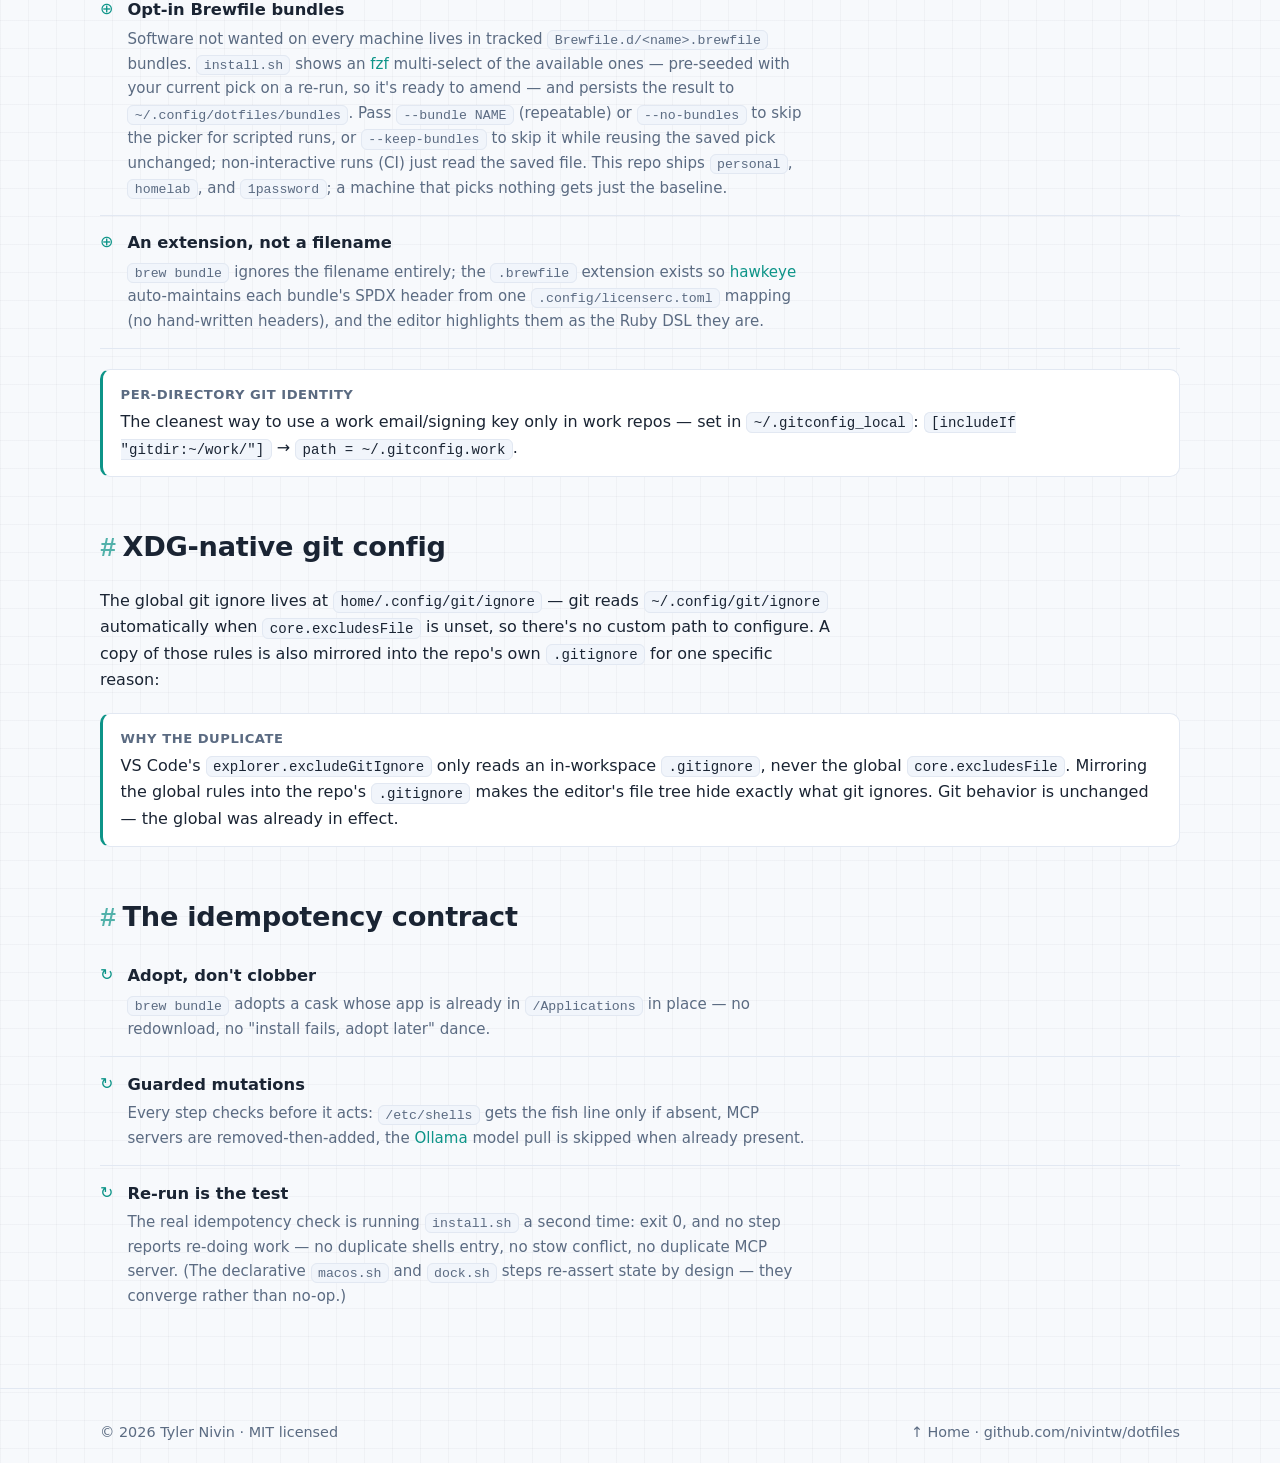
==== commit 45d9f351: "chore(copier): Update template to v1.1.0 Apply the nivintw/copier-everything template changes from v" ====
--- a/docs/architecture.html
+++ b/docs/architecture.html
@@ -138,7 +138,7 @@
         </div>
         <div class="feature">
           <span class="feature__mark">⊕</span>
-          <div><h3>An extension, not a filename</h3><p><code>brew bundle</code> ignores the filename entirely; the <code>.brewfile</code> extension exists so <a href="https://github.com/korandoru/hawkeye" rel="noopener">hawkeye</a> auto-maintains each bundle's SPDX header from one <code>licenserc.toml</code> mapping (no hand-written headers), and the editor highlights them as the Ruby DSL they are.</p></div>
+          <div><h3>An extension, not a filename</h3><p><code>brew bundle</code> ignores the filename entirely; the <code>.brewfile</code> extension exists so <a href="https://github.com/korandoru/hawkeye" rel="noopener">hawkeye</a> auto-maintains each bundle's SPDX header from one <code>.config/licenserc.toml</code> mapping (no hand-written headers), and the editor highlights them as the Ruby DSL they are.</p></div>
         </div>
         <div class="note">
           <div class="note__title">Per-directory git identity</div>
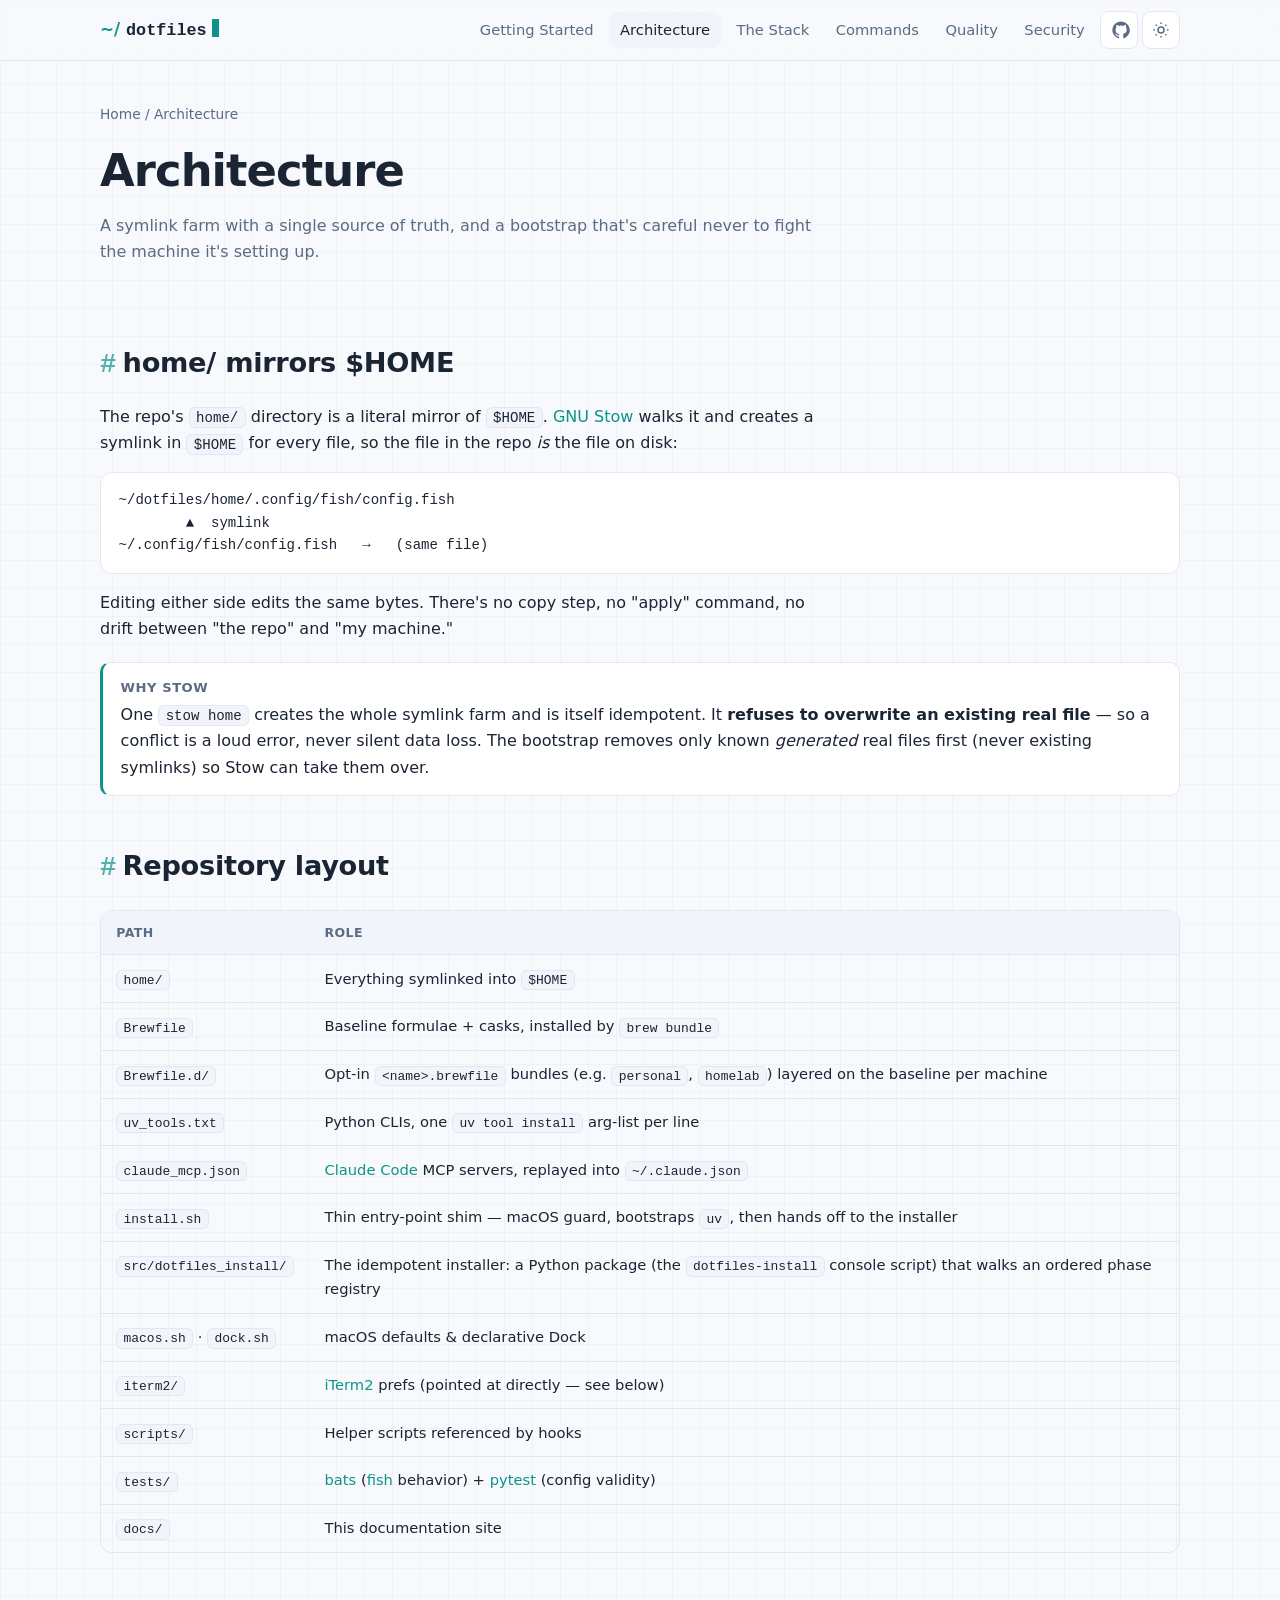
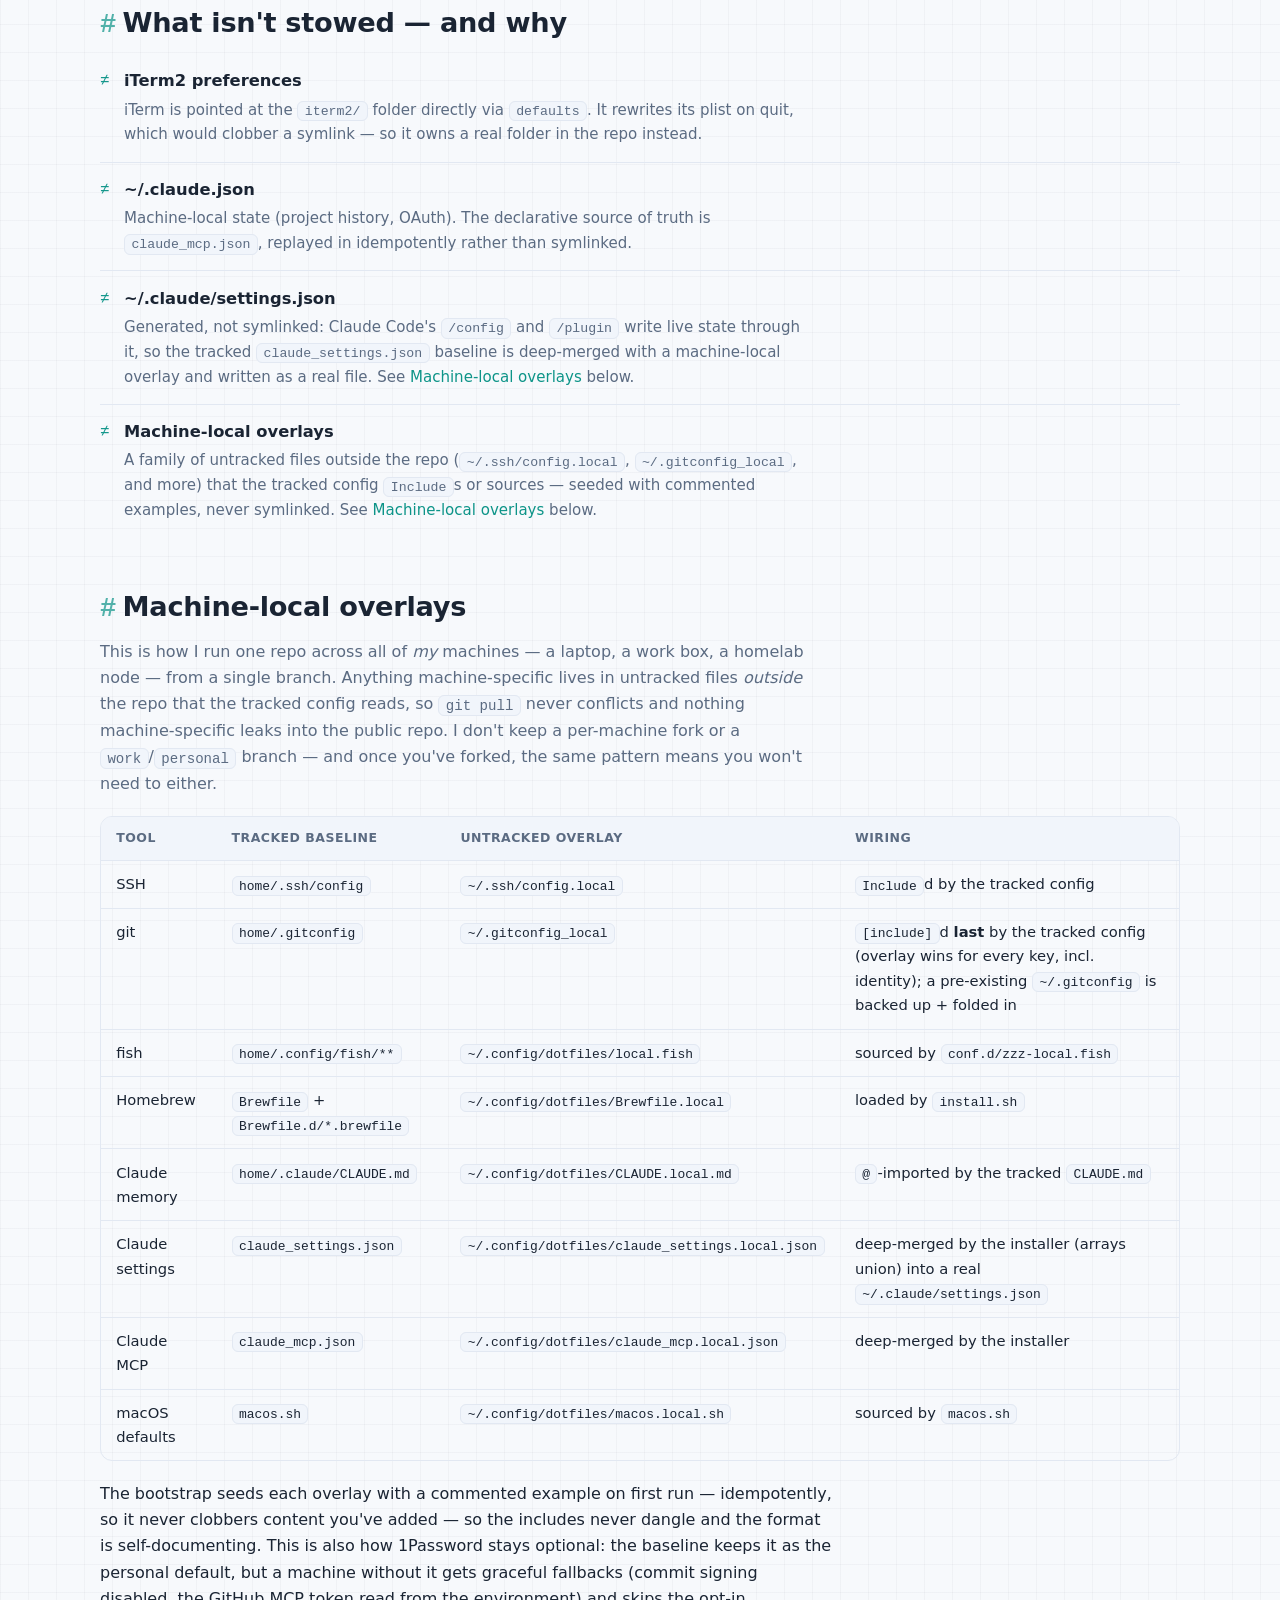
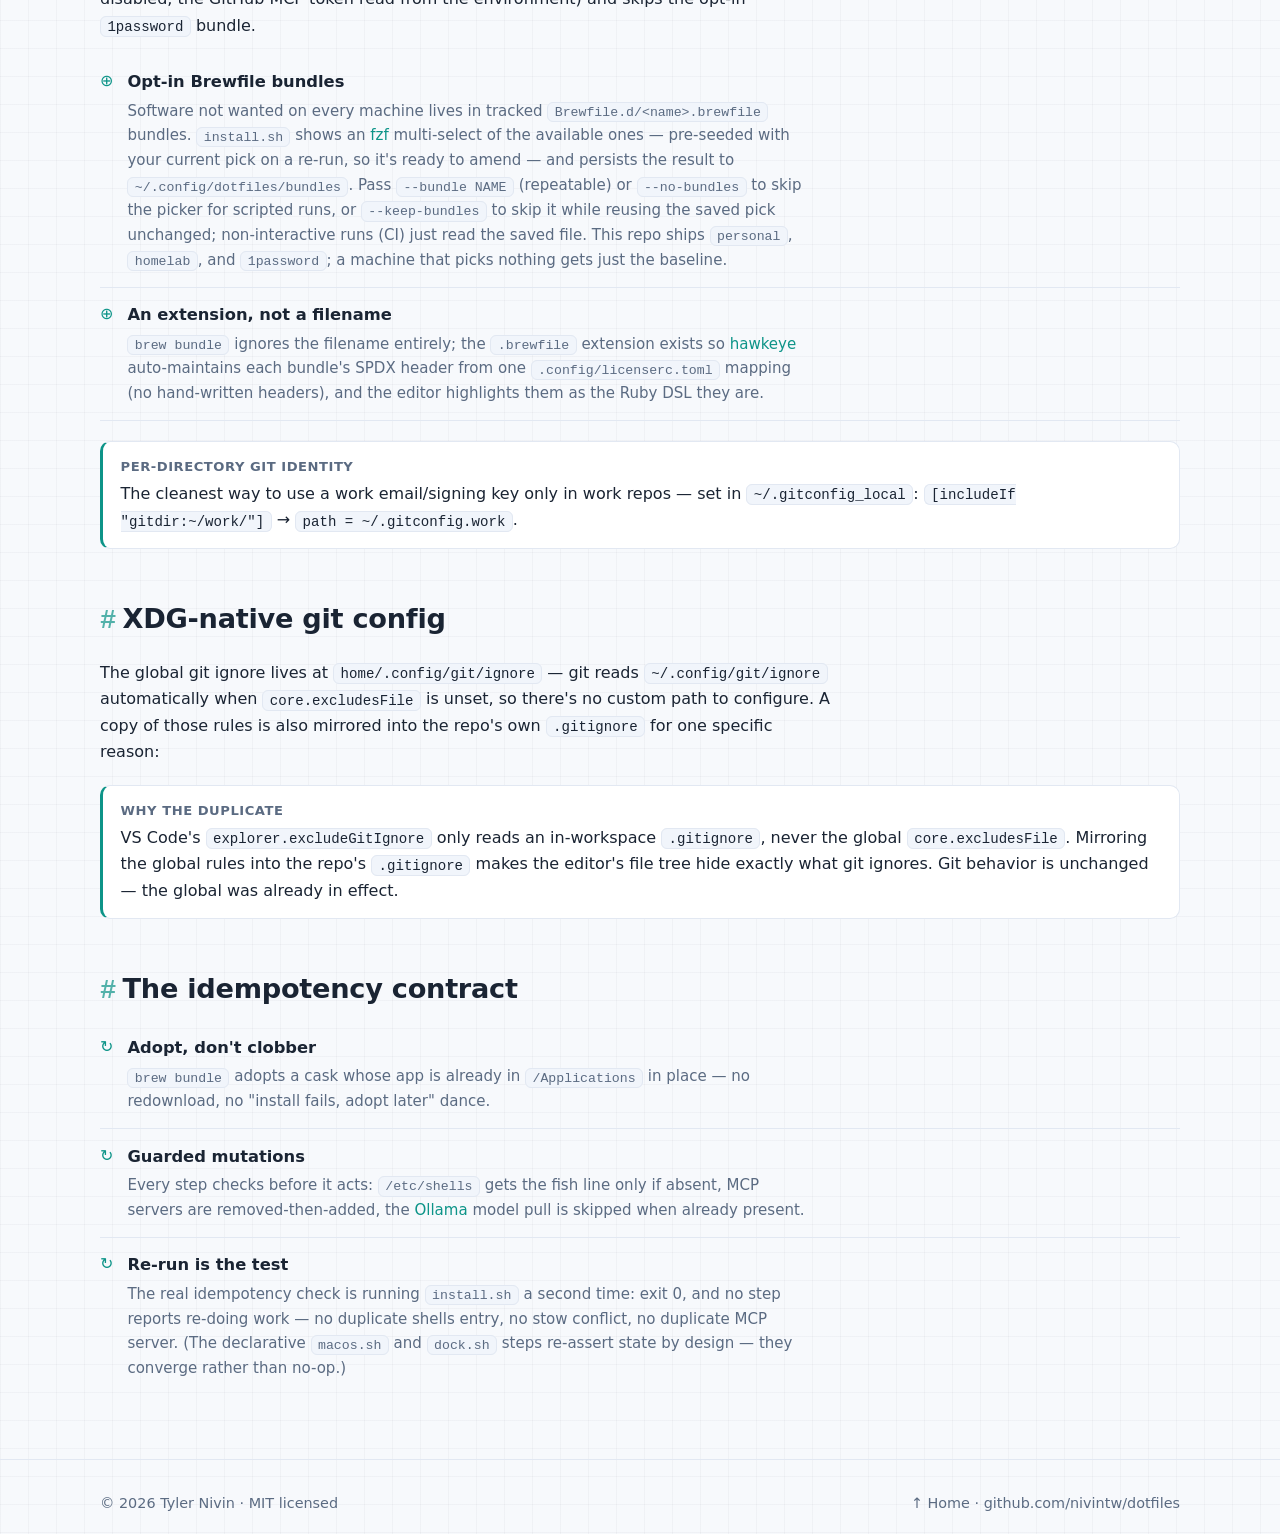
==== commit 3f6bfa73: "docs(installer): Reconcile the docs site with the Python cutover architecture.html now describes ins" ====
--- a/docs/architecture.html
+++ b/docs/architecture.html
@@ -82,7 +82,8 @@
               <tr><td><code>Brewfile.d/</code></td><td>Opt-in <code>&lt;name&gt;.brewfile</code> bundles (e.g. <code>personal</code>, <code>homelab</code>) layered on the baseline per machine</td></tr>
               <tr><td><code>uv_tools.txt</code></td><td>Python CLIs, one <code>uv tool install</code> arg-list per line</td></tr>
               <tr><td><code>claude_mcp.json</code></td><td><a href="https://github.com/anthropics/claude-code" rel="noopener">Claude Code</a> MCP servers, replayed into <code>~/.claude.json</code></td></tr>
-              <tr><td><code>install.sh</code></td><td>The idempotent bootstrap</td></tr>
+              <tr><td><code>install.sh</code></td><td>Thin entry-point shim — macOS guard, bootstraps <code>uv</code>, then hands off to the installer</td></tr>
+              <tr><td><code>src/dotfiles_install/</code></td><td>The idempotent installer: a Python package (the <code>dotfiles-install</code> console script) that walks an ordered phase registry</td></tr>
               <tr><td><code>macos.sh</code> · <code>dock.sh</code></td><td>macOS defaults &amp; declarative Dock</td></tr>
               <tr><td><code>iterm2/</code></td><td><a href="https://iterm2.com/" rel="noopener">iTerm2</a> prefs (pointed at directly — see below)</td></tr>
               <tr><td><code>scripts/</code></td><td>Helper scripts referenced by hooks</td></tr>
@@ -125,8 +126,8 @@
               <tr><td>fish</td><td><code>home/.config/fish/**</code></td><td><code>~/.config/dotfiles/local.fish</code></td><td>sourced by <code>conf.d/zzz-local.fish</code></td></tr>
               <tr><td>Homebrew</td><td><code>Brewfile</code> + <code>Brewfile.d/*.brewfile</code></td><td><code>~/.config/dotfiles/Brewfile.local</code></td><td>loaded by <code>install.sh</code></td></tr>
               <tr><td>Claude memory</td><td><code>home/.claude/CLAUDE.md</code></td><td><code>~/.config/dotfiles/CLAUDE.local.md</code></td><td><code>@</code>-imported by the tracked <code>CLAUDE.md</code></td></tr>
-              <tr><td>Claude settings</td><td><code>claude_settings.json</code></td><td><code>~/.config/dotfiles/claude_settings.local.json</code></td><td>deep-merged by <code>install.sh</code> (arrays union) into a real <code>~/.claude/settings.json</code></td></tr>
-              <tr><td>Claude MCP</td><td><code>claude_mcp.json</code></td><td><code>~/.config/dotfiles/claude_mcp.local.json</code></td><td>deep-merged by <code>install.sh</code></td></tr>
+              <tr><td>Claude settings</td><td><code>claude_settings.json</code></td><td><code>~/.config/dotfiles/claude_settings.local.json</code></td><td>deep-merged by the installer (arrays union) into a real <code>~/.claude/settings.json</code></td></tr>
+              <tr><td>Claude MCP</td><td><code>claude_mcp.json</code></td><td><code>~/.config/dotfiles/claude_mcp.local.json</code></td><td>deep-merged by the installer</td></tr>
               <tr><td>macOS defaults</td><td><code>macos.sh</code></td><td><code>~/.config/dotfiles/macos.local.sh</code></td><td>sourced by <code>macos.sh</code></td></tr>
             </tbody>
           </table>
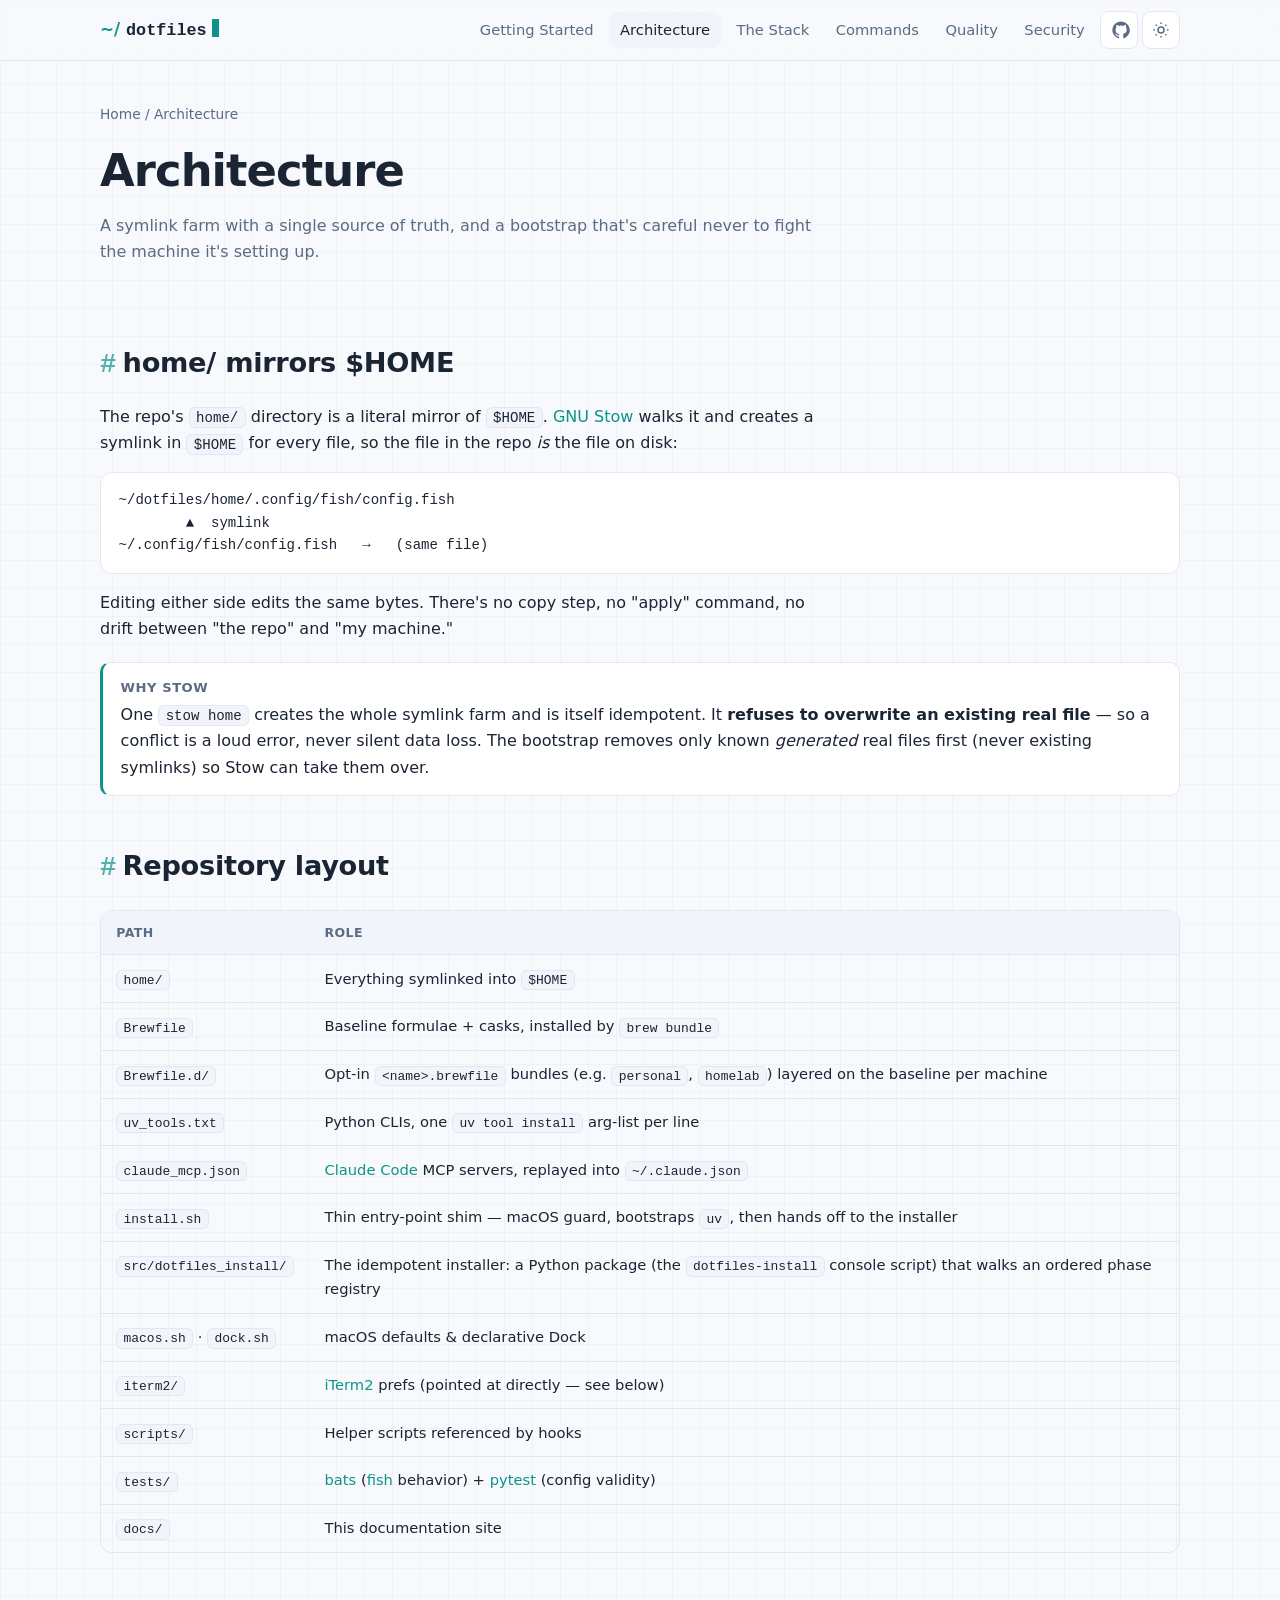
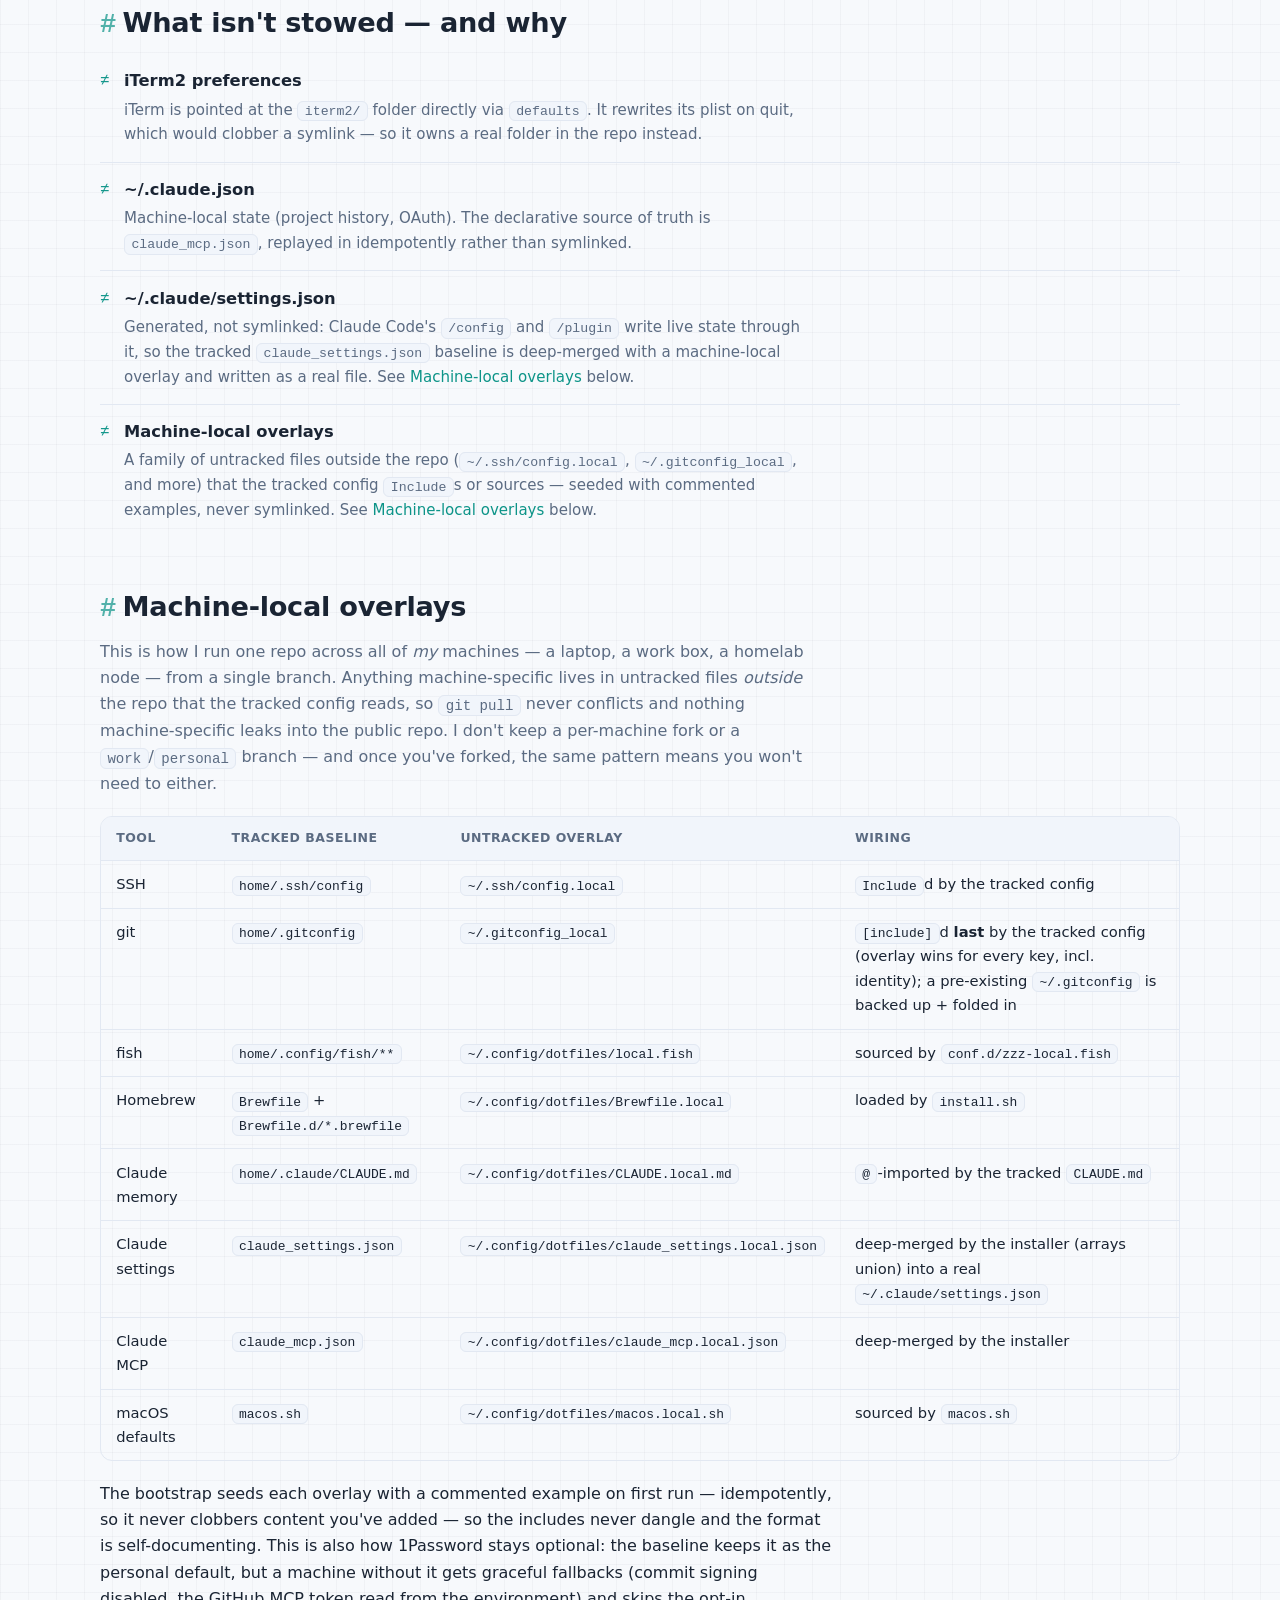
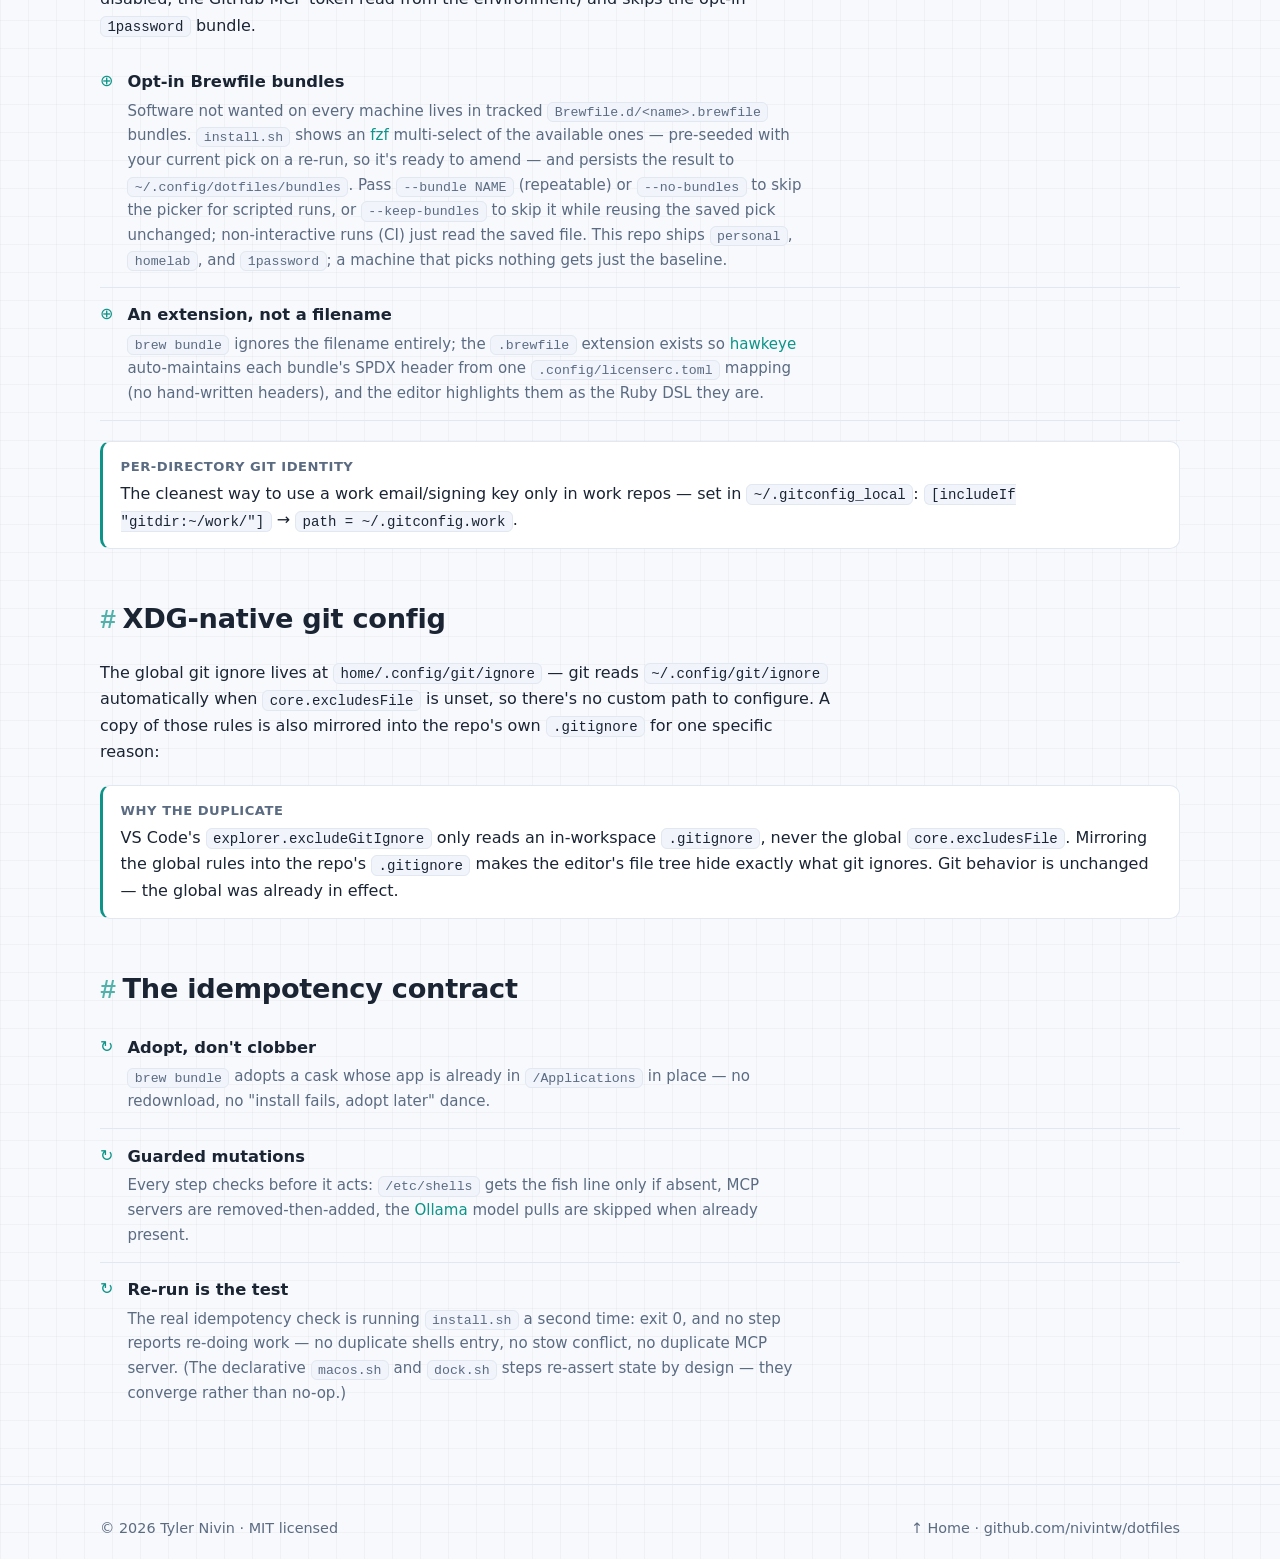
==== commit 442a97b3: "docs: Reconcile the site and README with the offload rework Rewrite the Ollama coverage for the four" ====
--- a/docs/architecture.html
+++ b/docs/architecture.html
@@ -164,7 +164,7 @@
         </div>
         <div class="feature">
           <span class="feature__mark">↻</span>
-          <div><h3>Guarded mutations</h3><p>Every step checks before it acts: <code>/etc/shells</code> gets the fish line only if absent, MCP servers are removed-then-added, the <a href="https://ollama.com/" rel="noopener">Ollama</a> model pull is skipped when already present.</p></div>
+          <div><h3>Guarded mutations</h3><p>Every step checks before it acts: <code>/etc/shells</code> gets the fish line only if absent, MCP servers are removed-then-added, the <a href="https://ollama.com/" rel="noopener">Ollama</a> model pulls are skipped when already present.</p></div>
         </div>
         <div class="feature">
           <span class="feature__mark">↻</span>
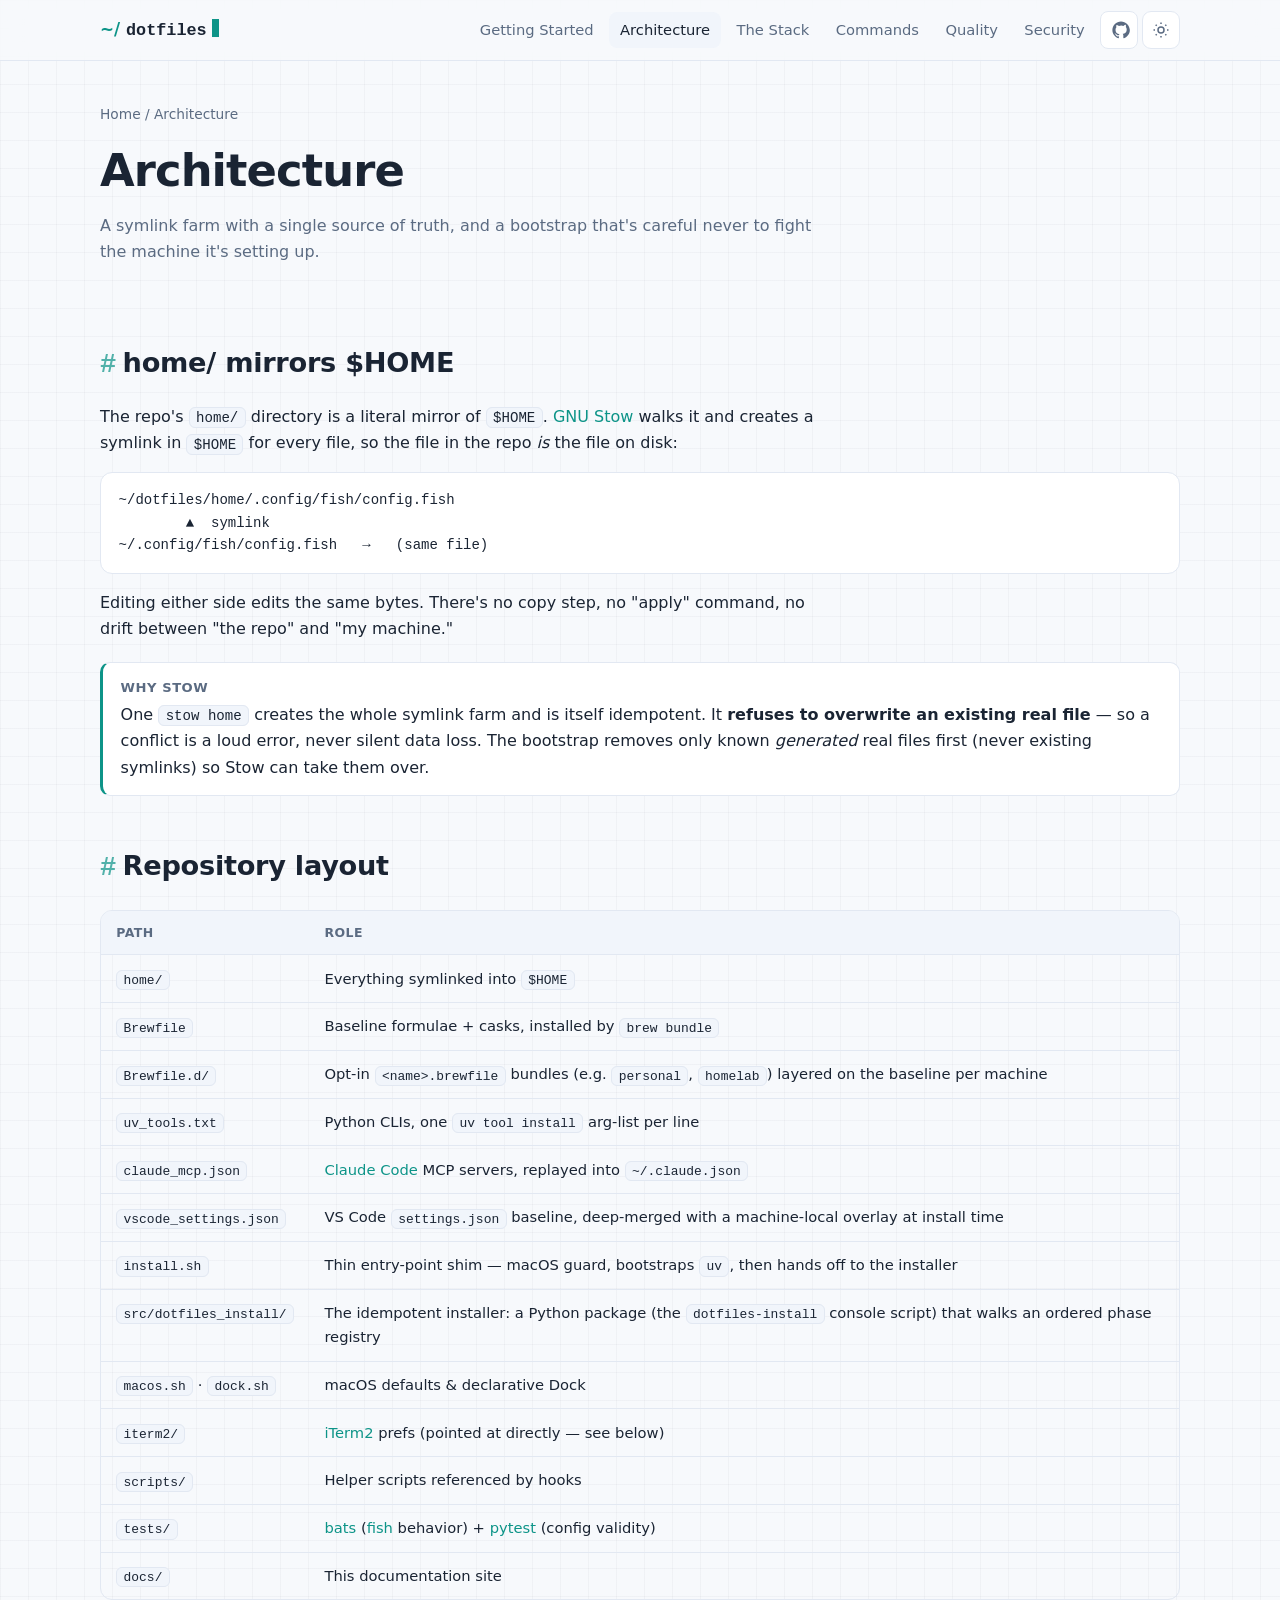
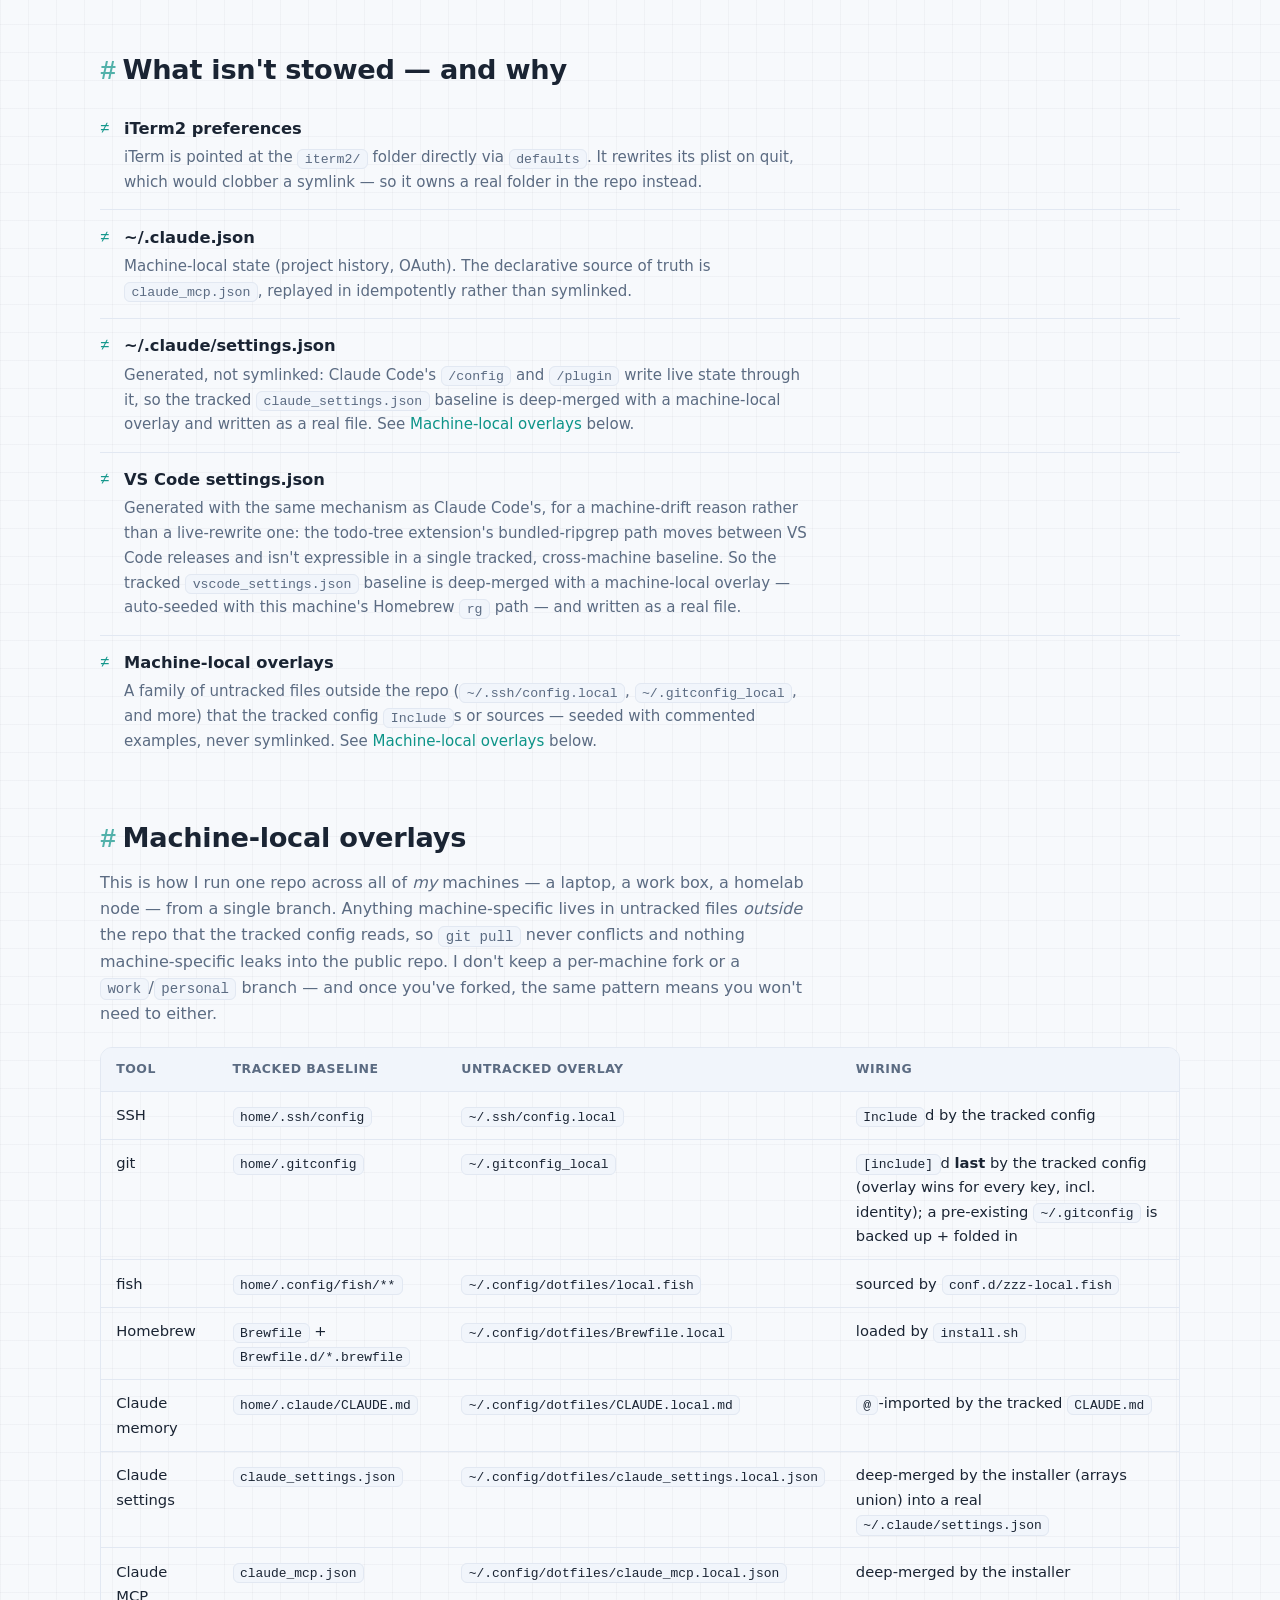
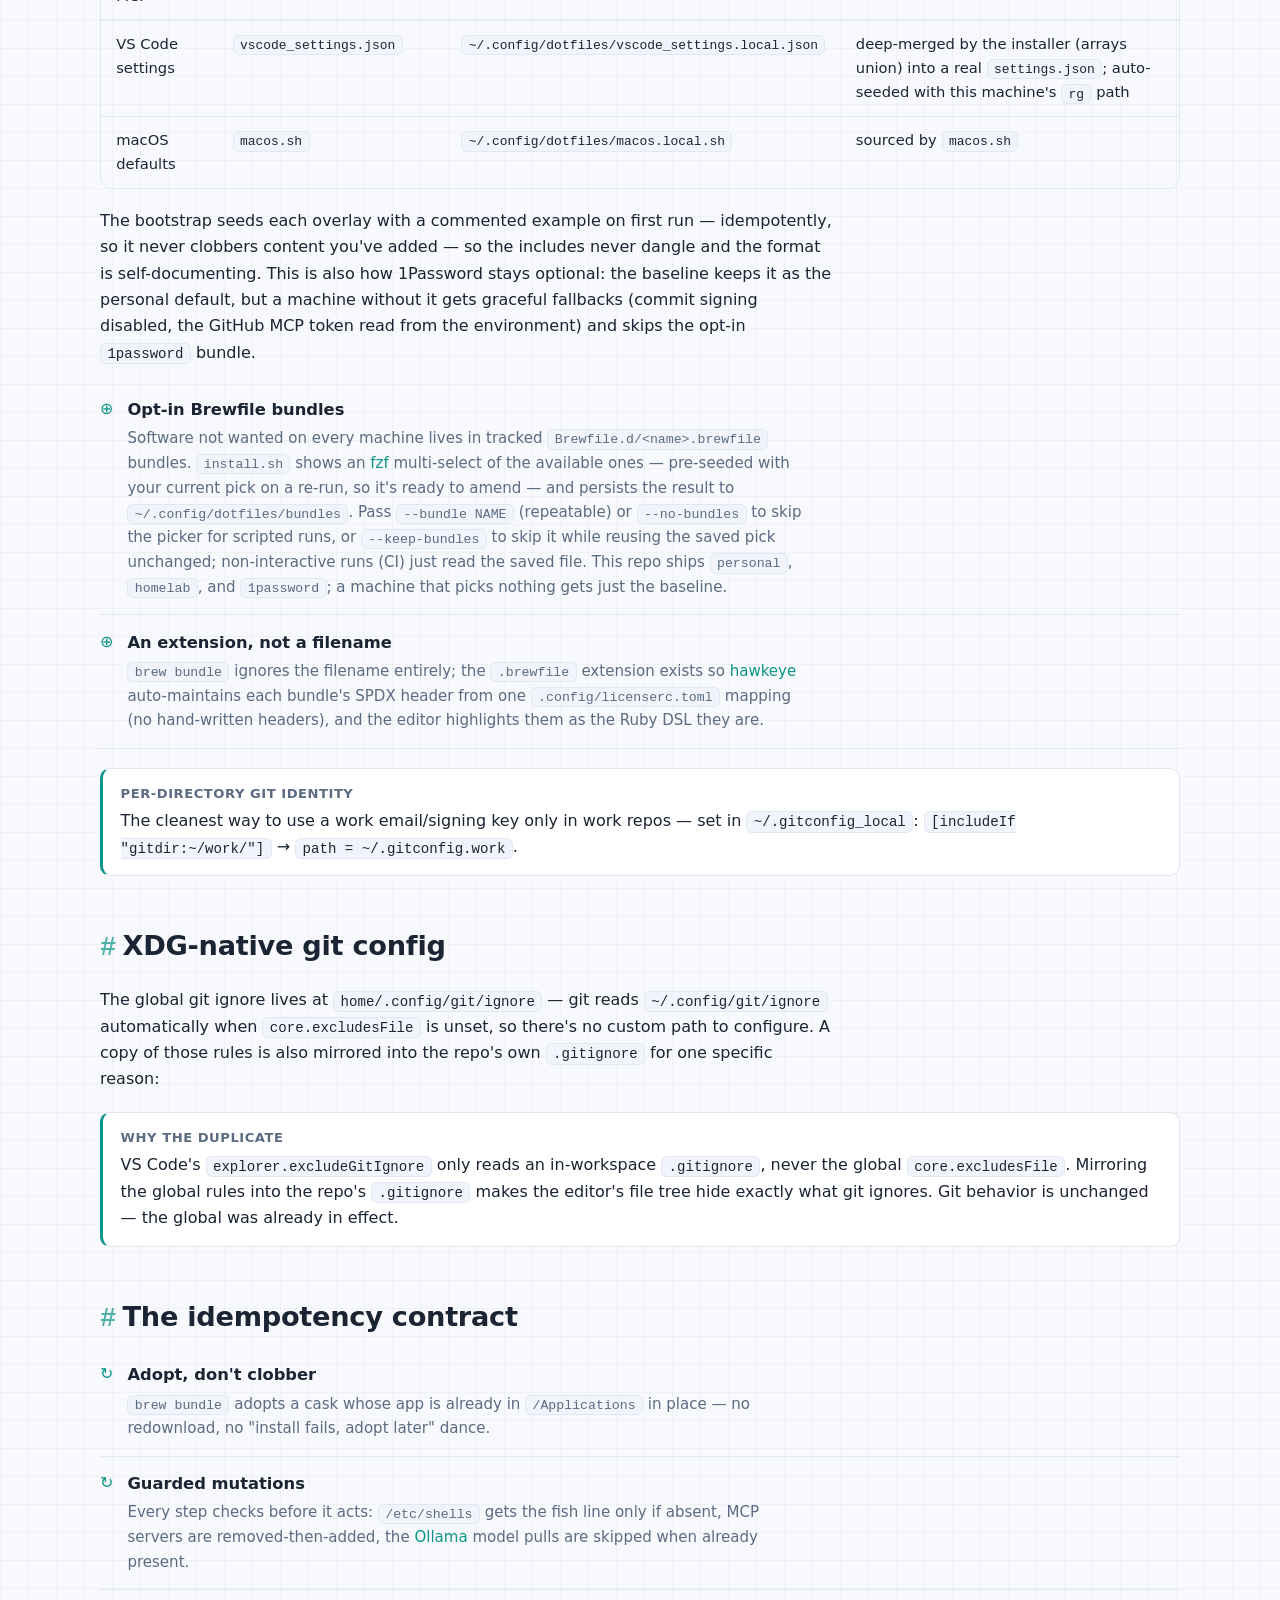
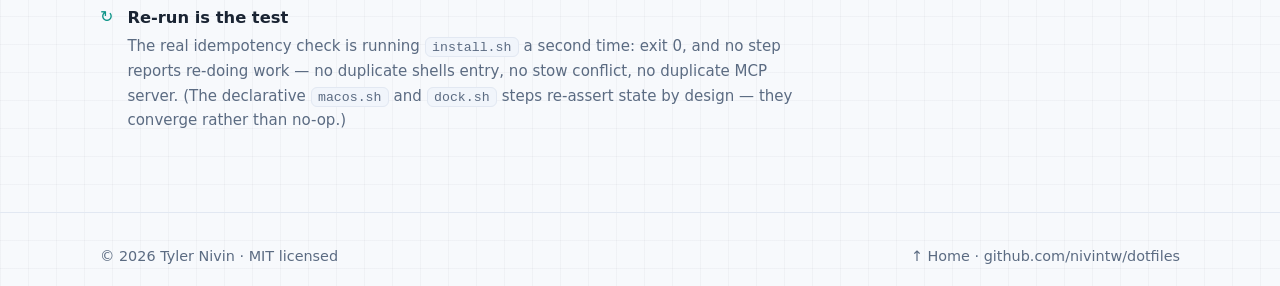
==== commit a2188a9e: "feat(installer): Generate VS Code settings and register Serena + claude-hud Ports VS Code's settings" ====
--- a/docs/architecture.html
+++ b/docs/architecture.html
@@ -82,6 +82,7 @@
               <tr><td><code>Brewfile.d/</code></td><td>Opt-in <code>&lt;name&gt;.brewfile</code> bundles (e.g. <code>personal</code>, <code>homelab</code>) layered on the baseline per machine</td></tr>
               <tr><td><code>uv_tools.txt</code></td><td>Python CLIs, one <code>uv tool install</code> arg-list per line</td></tr>
               <tr><td><code>claude_mcp.json</code></td><td><a href="https://github.com/anthropics/claude-code" rel="noopener">Claude Code</a> MCP servers, replayed into <code>~/.claude.json</code></td></tr>
+              <tr><td><code>vscode_settings.json</code></td><td>VS Code <code>settings.json</code> baseline, deep-merged with a machine-local overlay at install time</td></tr>
               <tr><td><code>install.sh</code></td><td>Thin entry-point shim — macOS guard, bootstraps <code>uv</code>, then hands off to the installer</td></tr>
               <tr><td><code>src/dotfiles_install/</code></td><td>The idempotent installer: a Python package (the <code>dotfiles-install</code> console script) that walks an ordered phase registry</td></tr>
               <tr><td><code>macos.sh</code> · <code>dock.sh</code></td><td>macOS defaults &amp; declarative Dock</td></tr>
@@ -110,6 +111,10 @@
         </div>
         <div class="feature">
           <span class="feature__mark">≠</span>
+          <div><h3>VS Code settings.json</h3><p>Generated with the same mechanism as Claude Code's, for a machine-drift reason rather than a live-rewrite one: the todo-tree extension's bundled-ripgrep path moves between VS Code releases and isn't expressible in a single tracked, cross-machine baseline. So the tracked <code>vscode_settings.json</code> baseline is deep-merged with a machine-local overlay — auto-seeded with this machine's Homebrew <code>rg</code> path — and written as a real file.</p></div>
+        </div>
+        <div class="feature">
+          <span class="feature__mark">≠</span>
           <div><h3>Machine-local overlays</h3><p>A family of untracked files outside the repo (<code>~/.ssh/config.local</code>, <code>~/.gitconfig_local</code>, and more) that the tracked config <code>Include</code>s or sources — seeded with commented examples, never symlinked. See <a href="#overlays">Machine-local overlays</a> below.</p></div>
         </div>
       </section>
@@ -128,6 +133,7 @@
               <tr><td>Claude memory</td><td><code>home/.claude/CLAUDE.md</code></td><td><code>~/.config/dotfiles/CLAUDE.local.md</code></td><td><code>@</code>-imported by the tracked <code>CLAUDE.md</code></td></tr>
               <tr><td>Claude settings</td><td><code>claude_settings.json</code></td><td><code>~/.config/dotfiles/claude_settings.local.json</code></td><td>deep-merged by the installer (arrays union) into a real <code>~/.claude/settings.json</code></td></tr>
               <tr><td>Claude MCP</td><td><code>claude_mcp.json</code></td><td><code>~/.config/dotfiles/claude_mcp.local.json</code></td><td>deep-merged by the installer</td></tr>
+              <tr><td>VS Code settings</td><td><code>vscode_settings.json</code></td><td><code>~/.config/dotfiles/vscode_settings.local.json</code></td><td>deep-merged by the installer (arrays union) into a real <code>settings.json</code>; auto-seeded with this machine's <code>rg</code> path</td></tr>
               <tr><td>macOS defaults</td><td><code>macos.sh</code></td><td><code>~/.config/dotfiles/macos.local.sh</code></td><td>sourced by <code>macos.sh</code></td></tr>
             </tbody>
           </table>
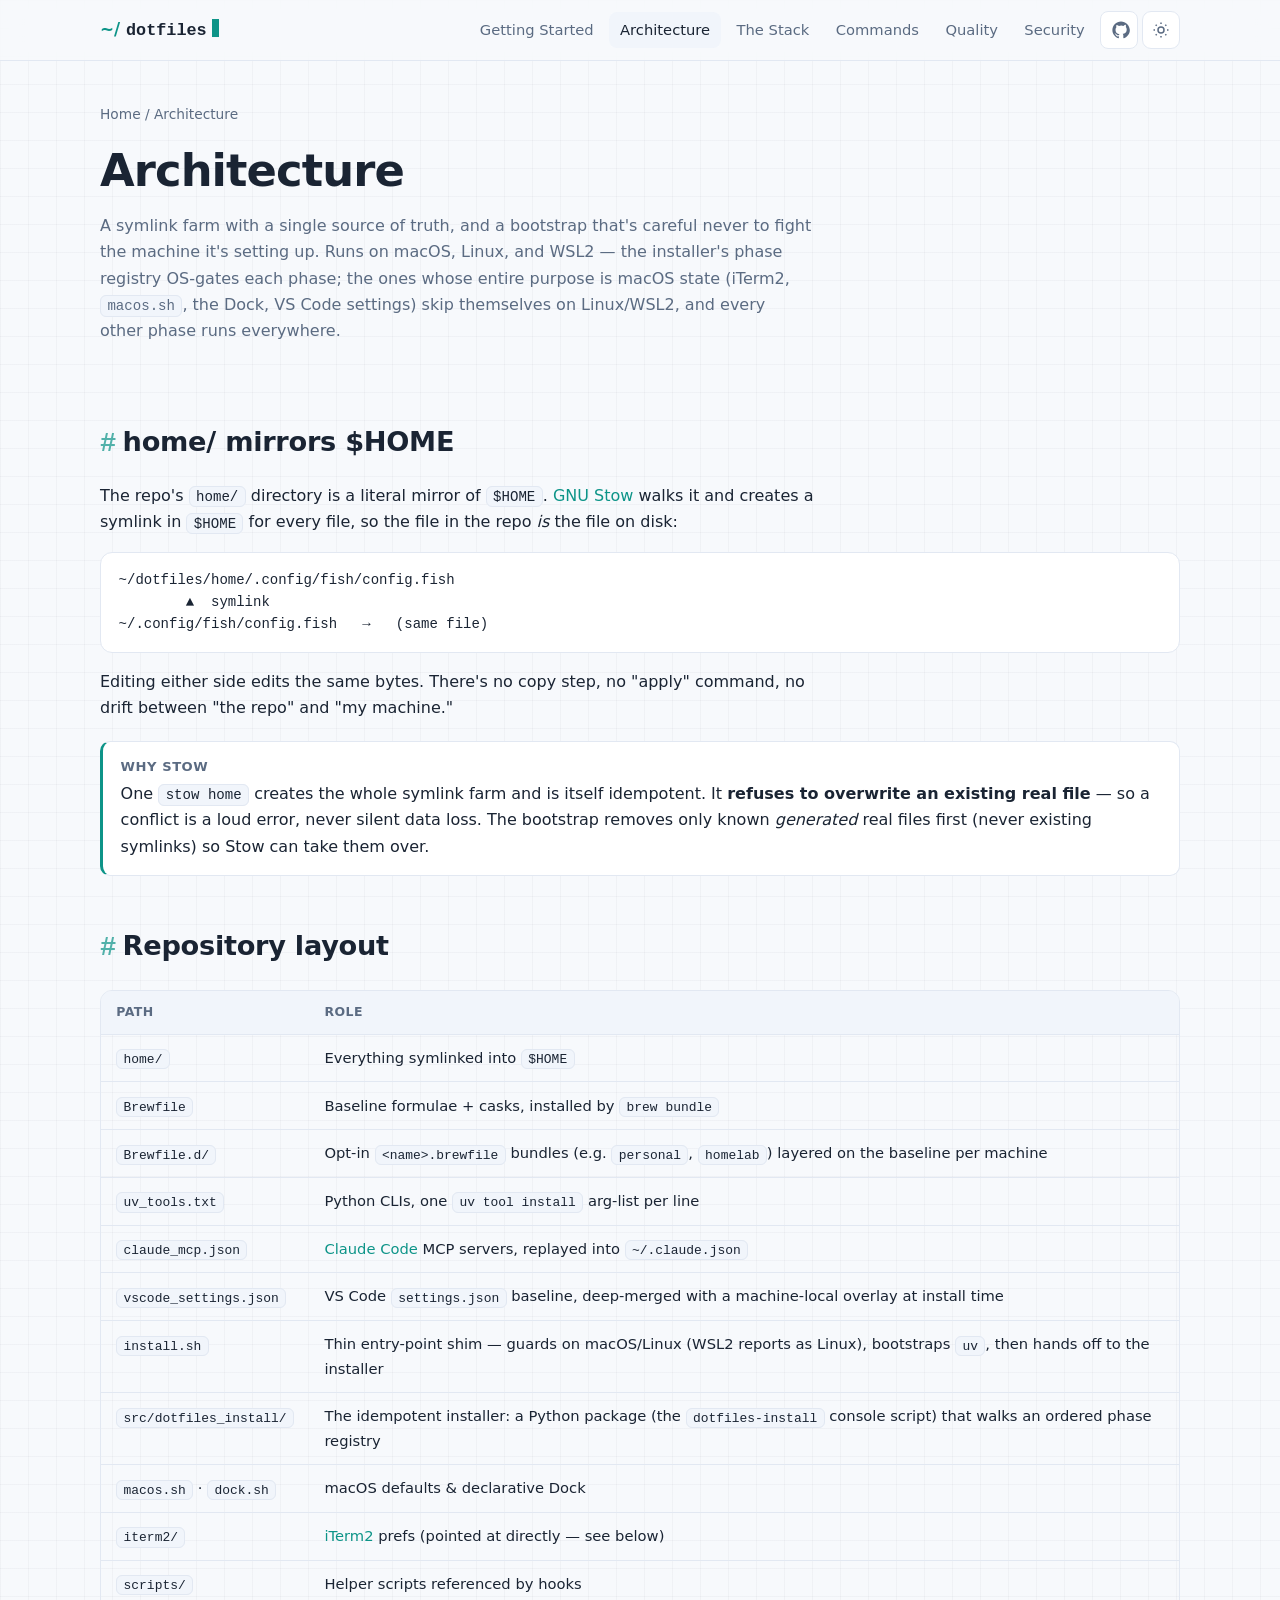
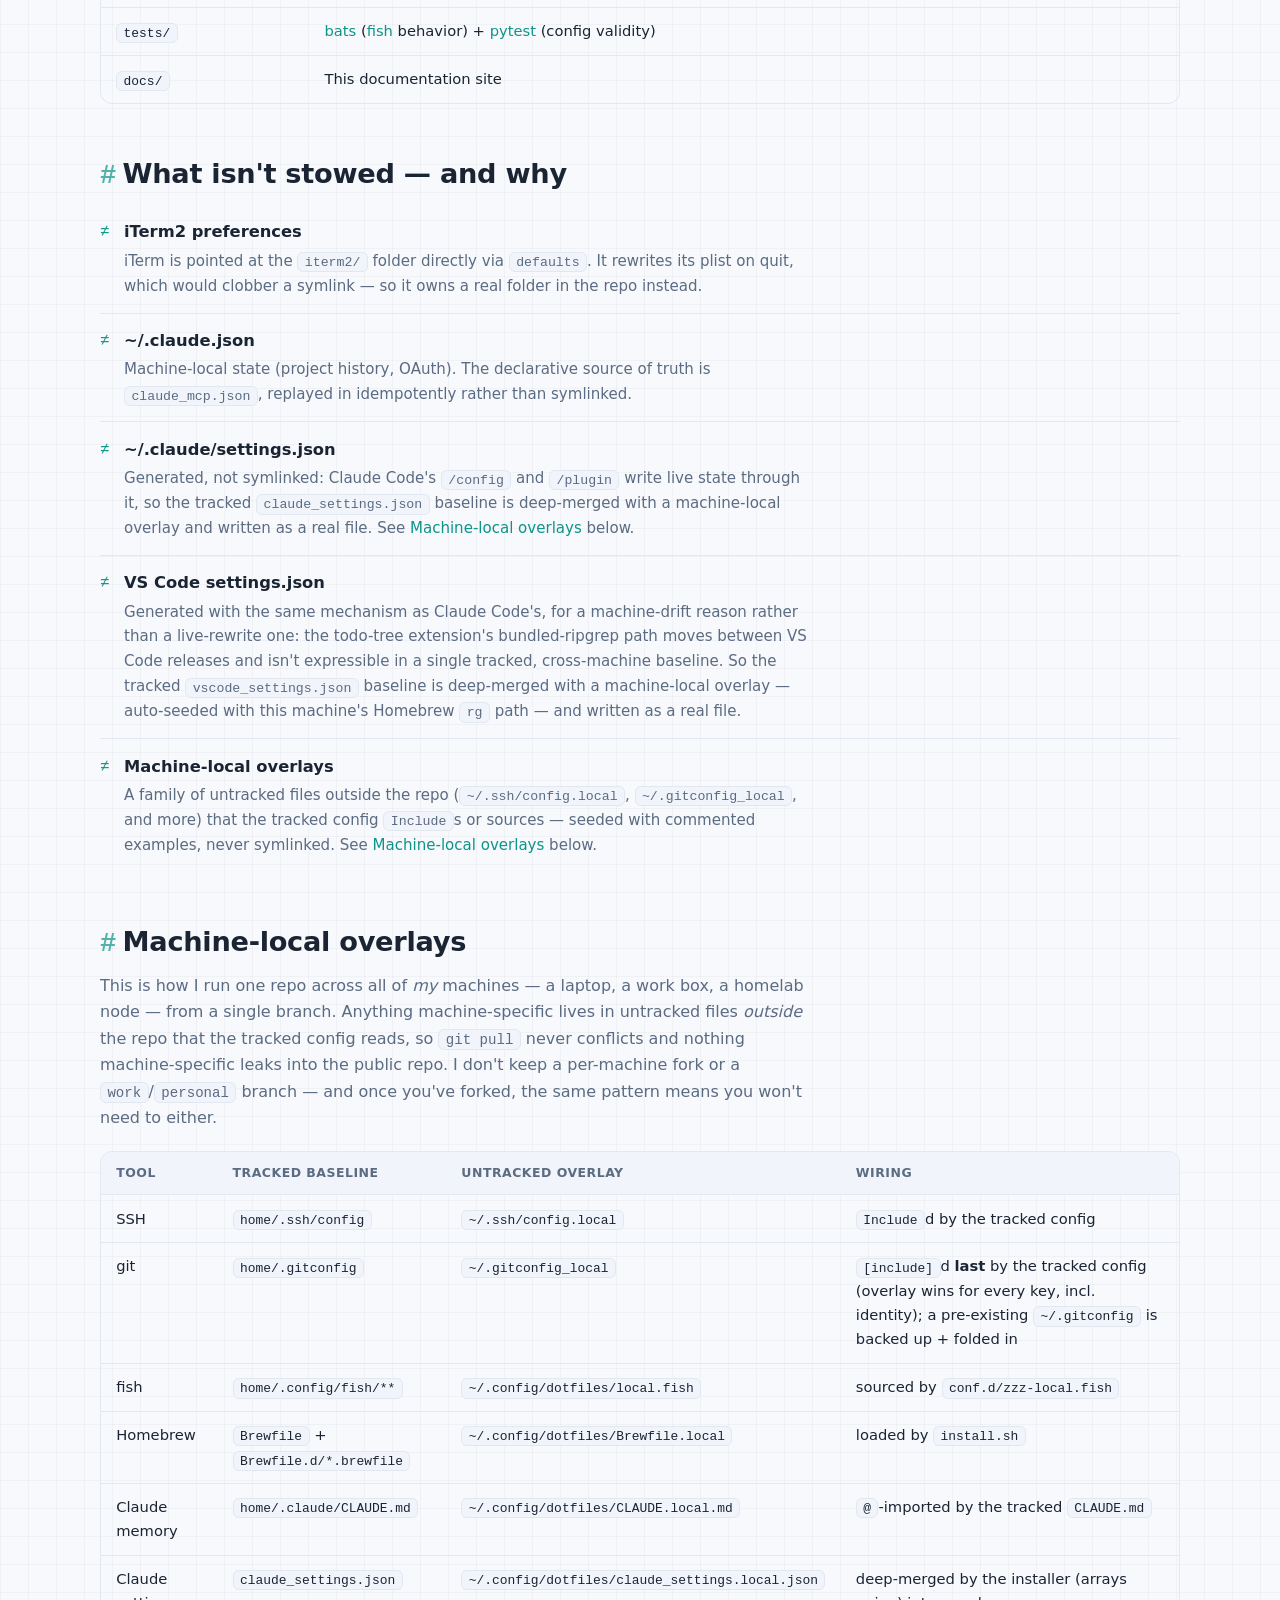
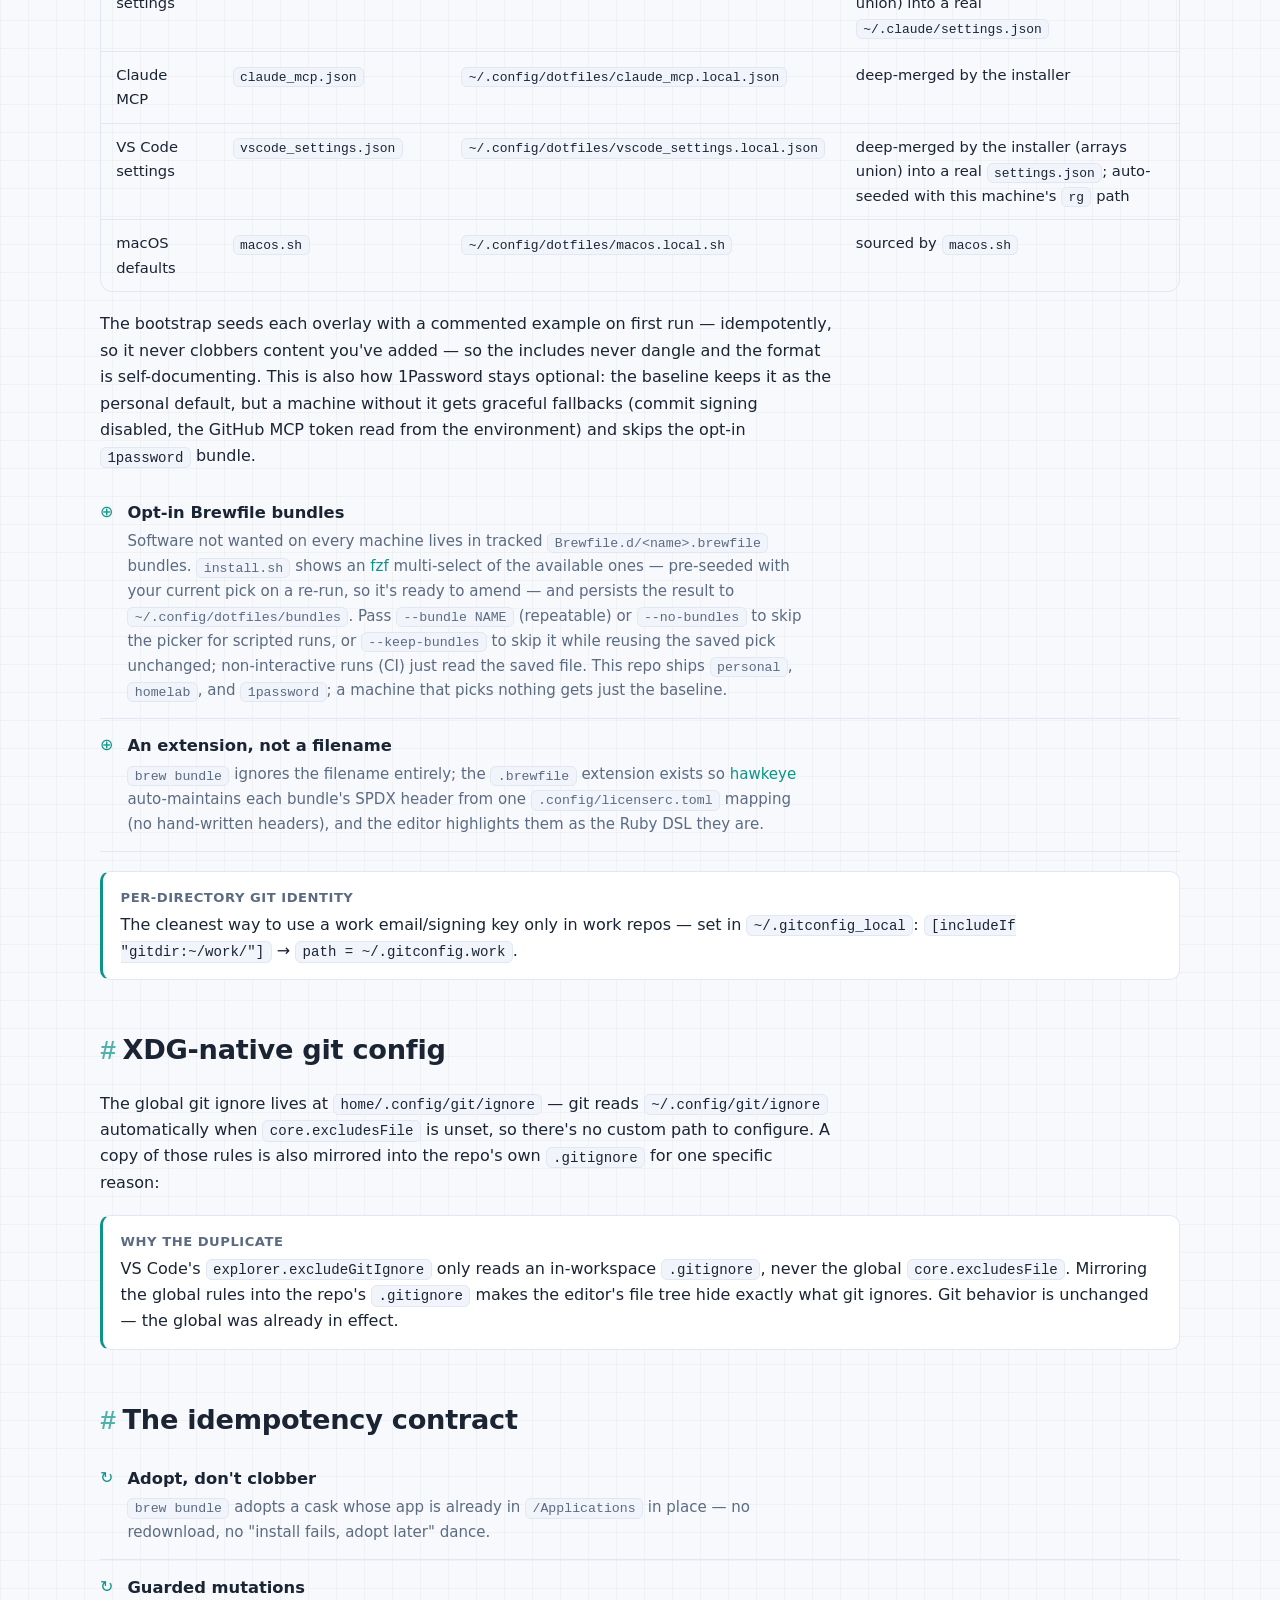
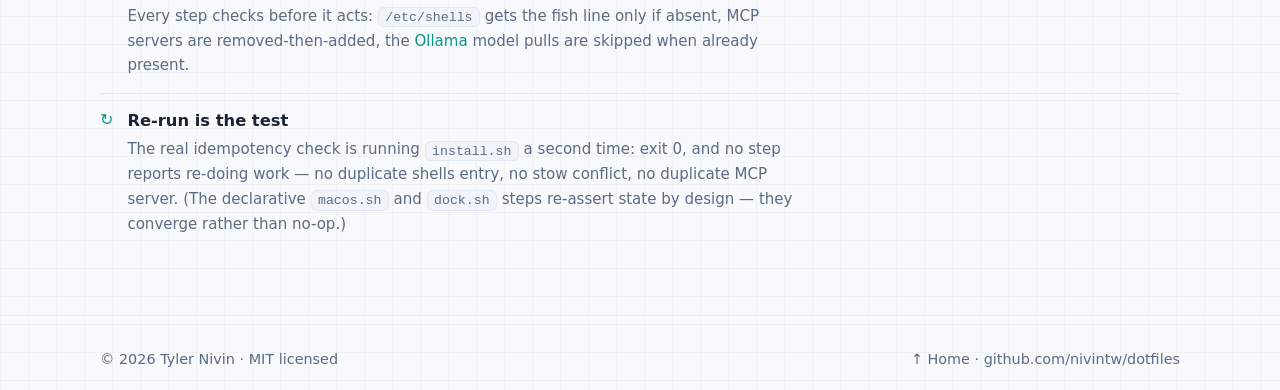
==== commit 9c55d086: "docs(ci): Add llms.txt + a Linux installer smoke job, refresh macOS/Linux/WSL2 docs The docs site an" ====
--- a/docs/architecture.html
+++ b/docs/architecture.html
@@ -55,7 +55,7 @@
       <div class="wrap page-head">
         <nav class="crumb" aria-label="Breadcrumb"><a href="index.html">Home</a> <span>/</span> <span>Architecture</span></nav>
         <h1>Architecture</h1>
-        <p class="section-lede">A symlink farm with a single source of truth, and a bootstrap that's careful never to fight the machine it's setting up.</p>
+        <p class="section-lede">A symlink farm with a single source of truth, and a bootstrap that's careful never to fight the machine it's setting up. Runs on macOS, Linux, and WSL2 — the installer's phase registry OS-gates each phase; the ones whose entire purpose is macOS state (iTerm2, <code>macos.sh</code>, the Dock, VS Code settings) skip themselves on Linux/WSL2, and every other phase runs everywhere.</p>
       </div>
 
       <section class="wrap">
@@ -83,7 +83,7 @@
               <tr><td><code>uv_tools.txt</code></td><td>Python CLIs, one <code>uv tool install</code> arg-list per line</td></tr>
               <tr><td><code>claude_mcp.json</code></td><td><a href="https://github.com/anthropics/claude-code" rel="noopener">Claude Code</a> MCP servers, replayed into <code>~/.claude.json</code></td></tr>
               <tr><td><code>vscode_settings.json</code></td><td>VS Code <code>settings.json</code> baseline, deep-merged with a machine-local overlay at install time</td></tr>
-              <tr><td><code>install.sh</code></td><td>Thin entry-point shim — macOS guard, bootstraps <code>uv</code>, then hands off to the installer</td></tr>
+              <tr><td><code>install.sh</code></td><td>Thin entry-point shim — guards on macOS/Linux (WSL2 reports as Linux), bootstraps <code>uv</code>, then hands off to the installer</td></tr>
               <tr><td><code>src/dotfiles_install/</code></td><td>The idempotent installer: a Python package (the <code>dotfiles-install</code> console script) that walks an ordered phase registry</td></tr>
               <tr><td><code>macos.sh</code> · <code>dock.sh</code></td><td>macOS defaults &amp; declarative Dock</td></tr>
               <tr><td><code>iterm2/</code></td><td><a href="https://iterm2.com/" rel="noopener">iTerm2</a> prefs (pointed at directly — see below)</td></tr>
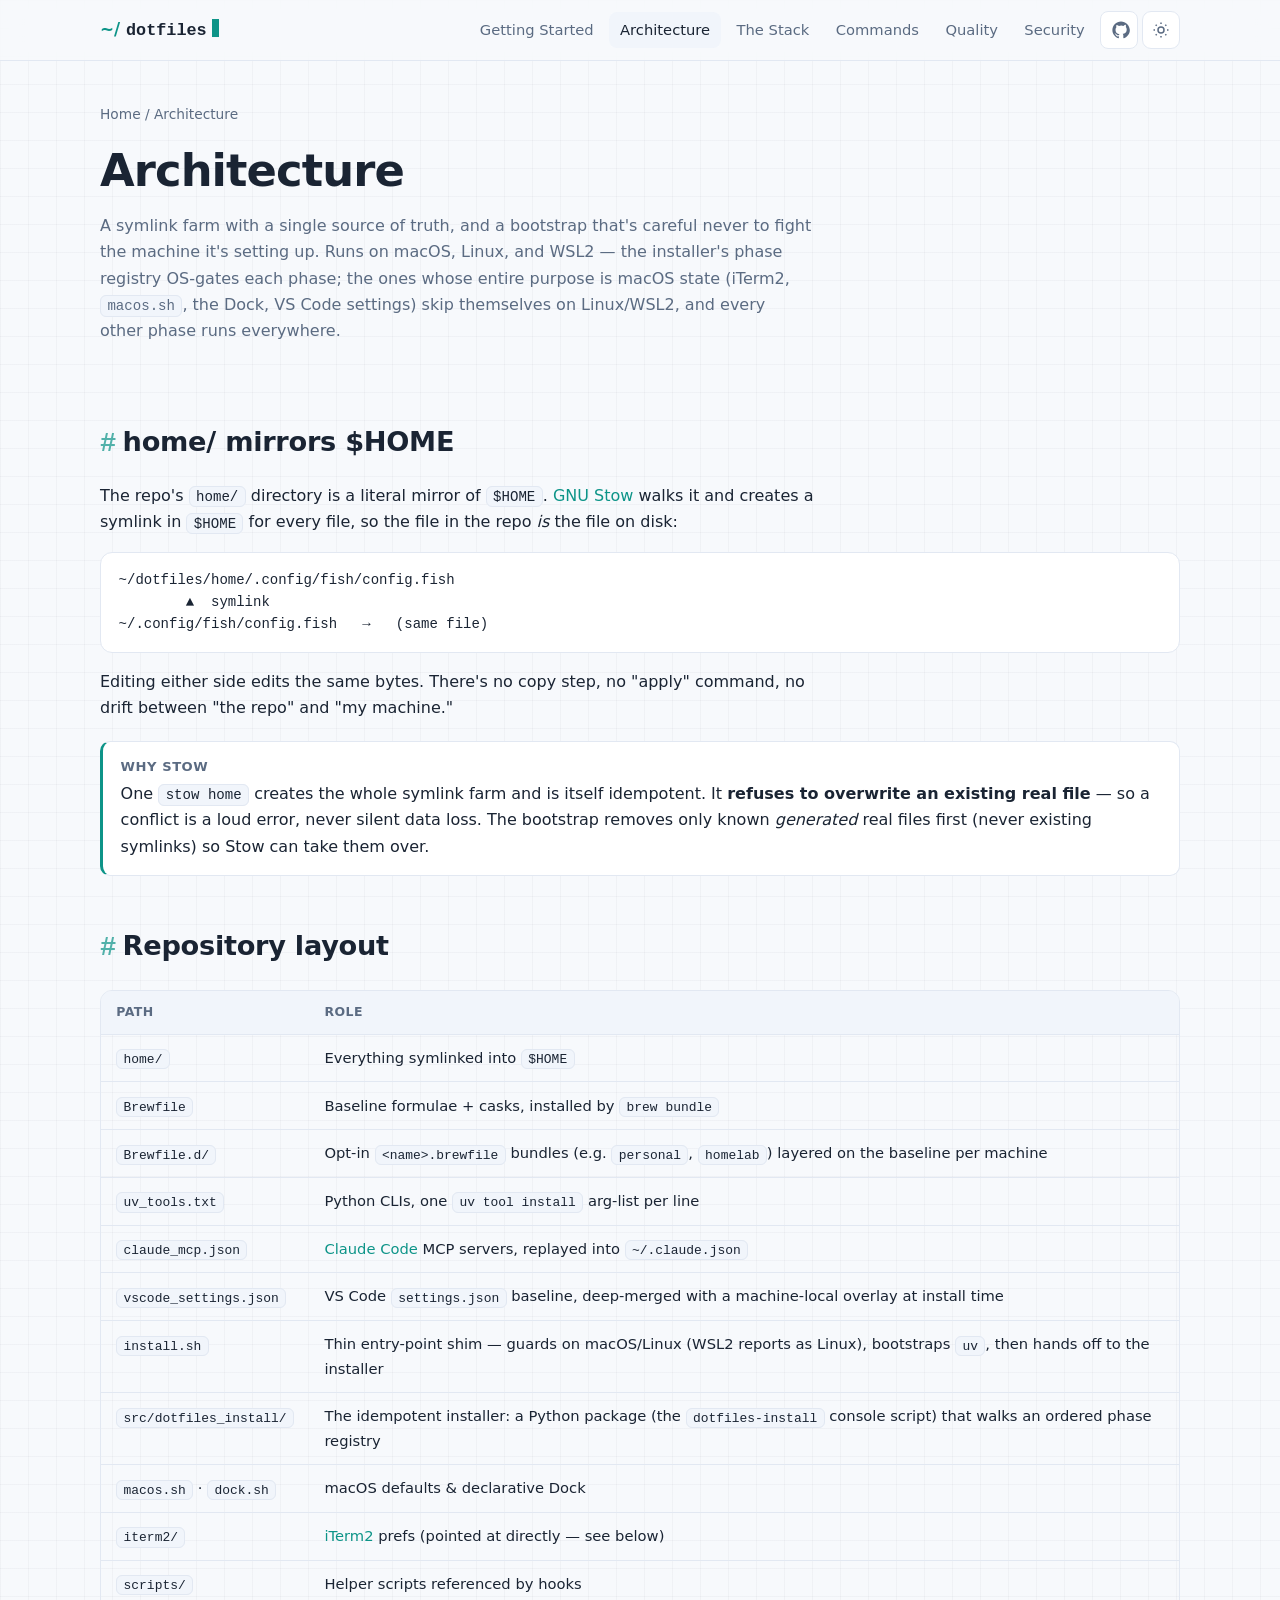
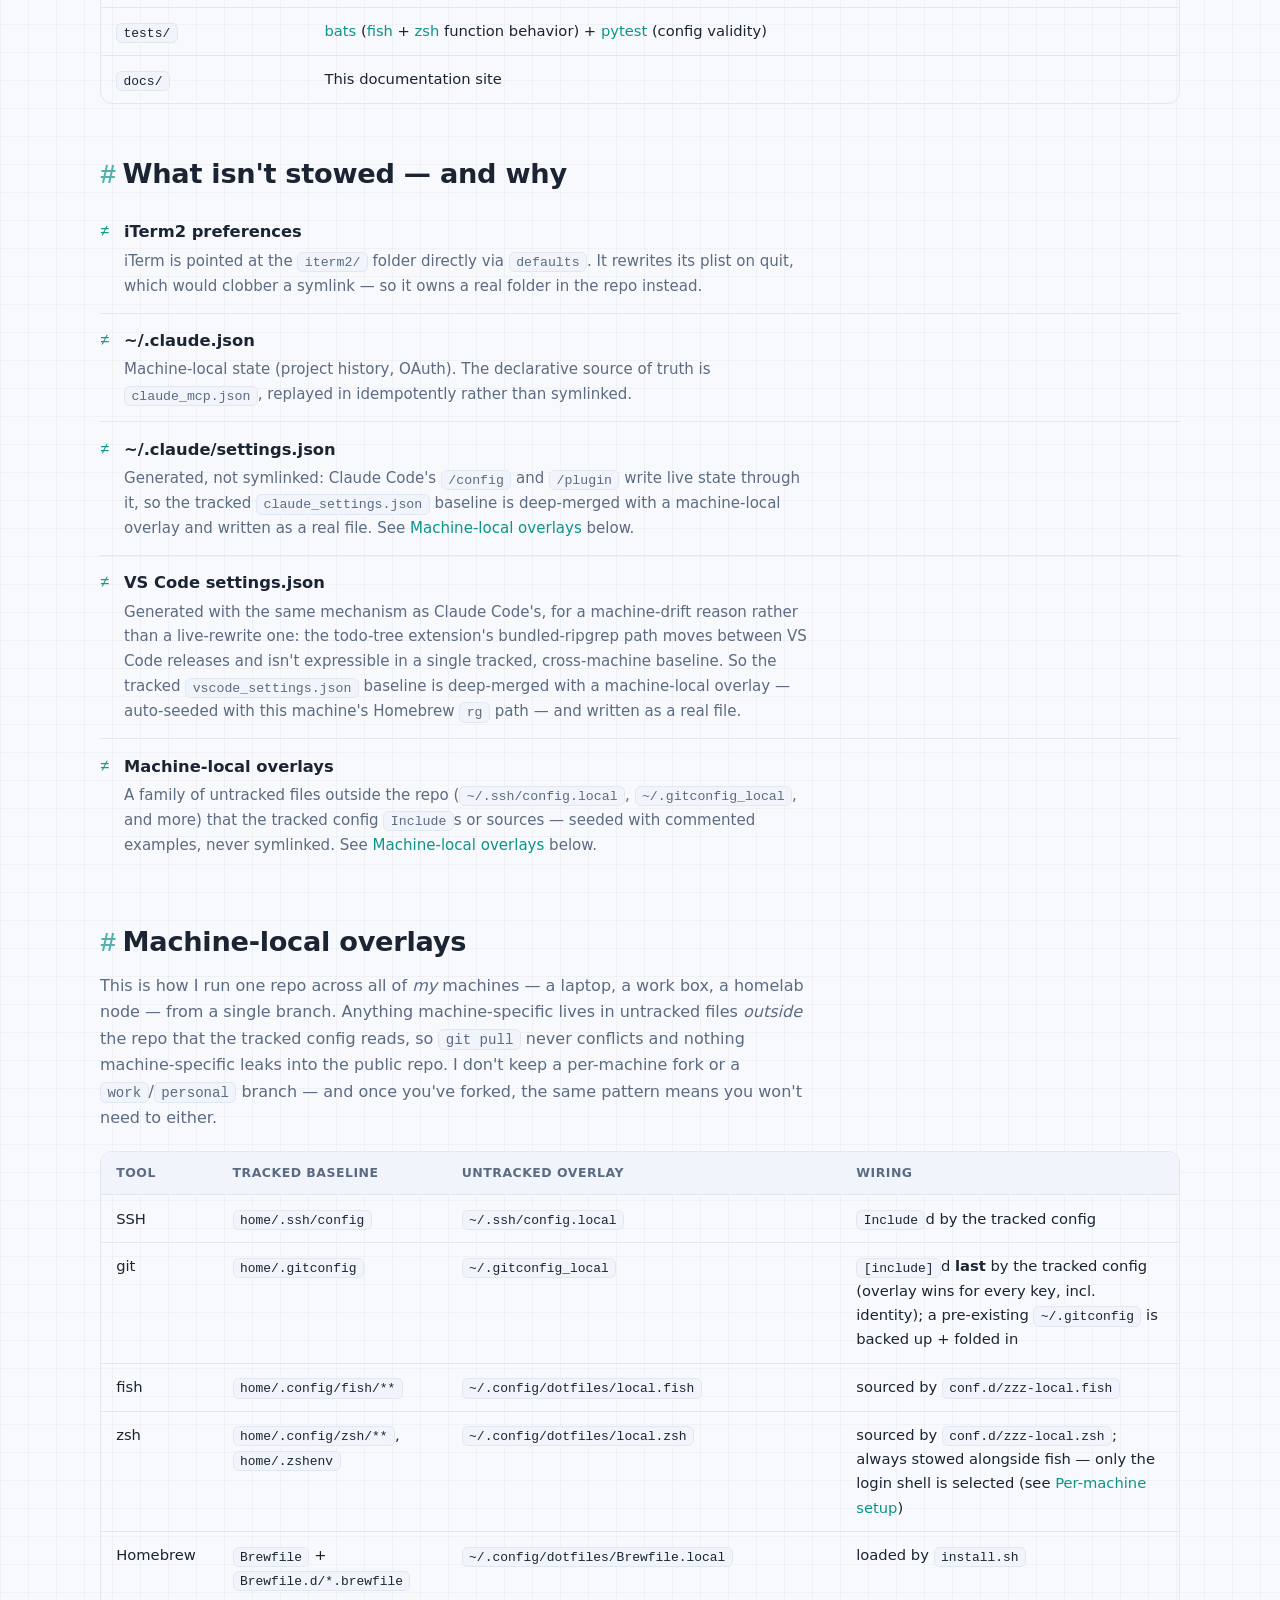
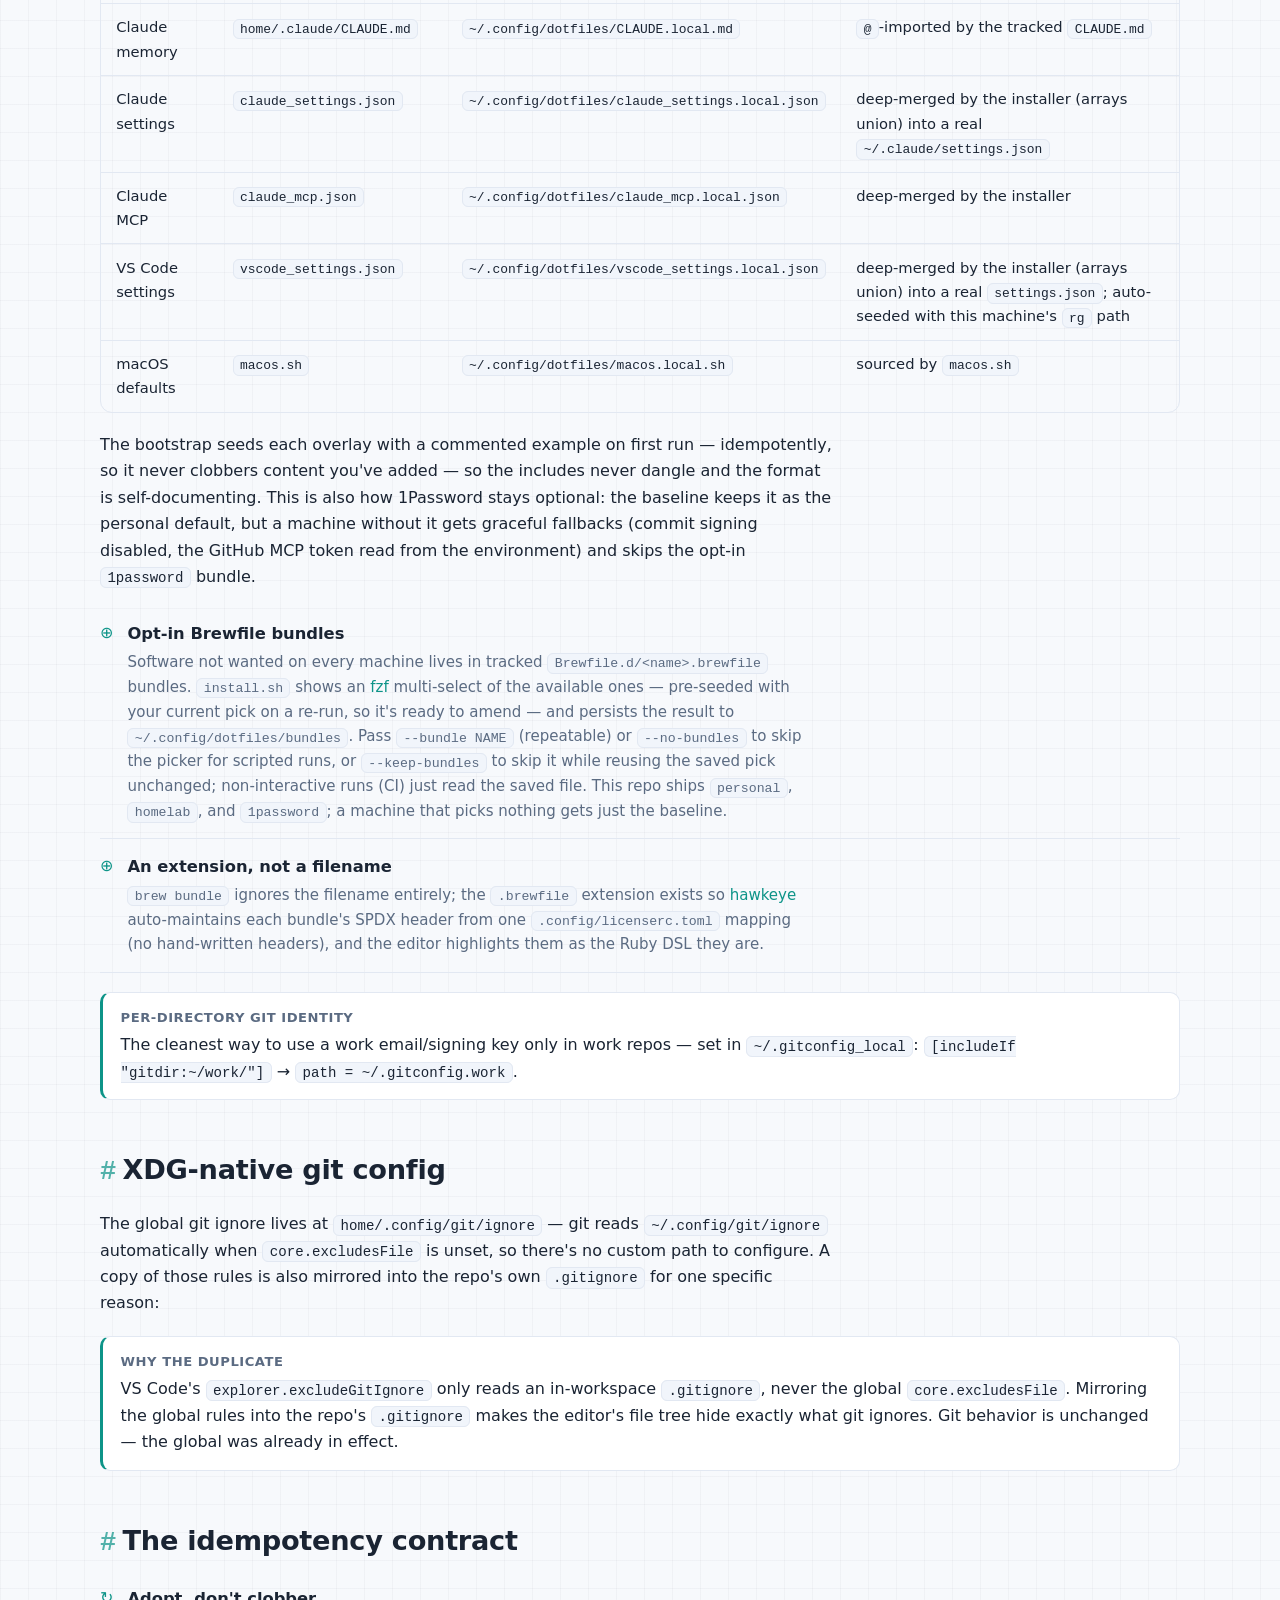
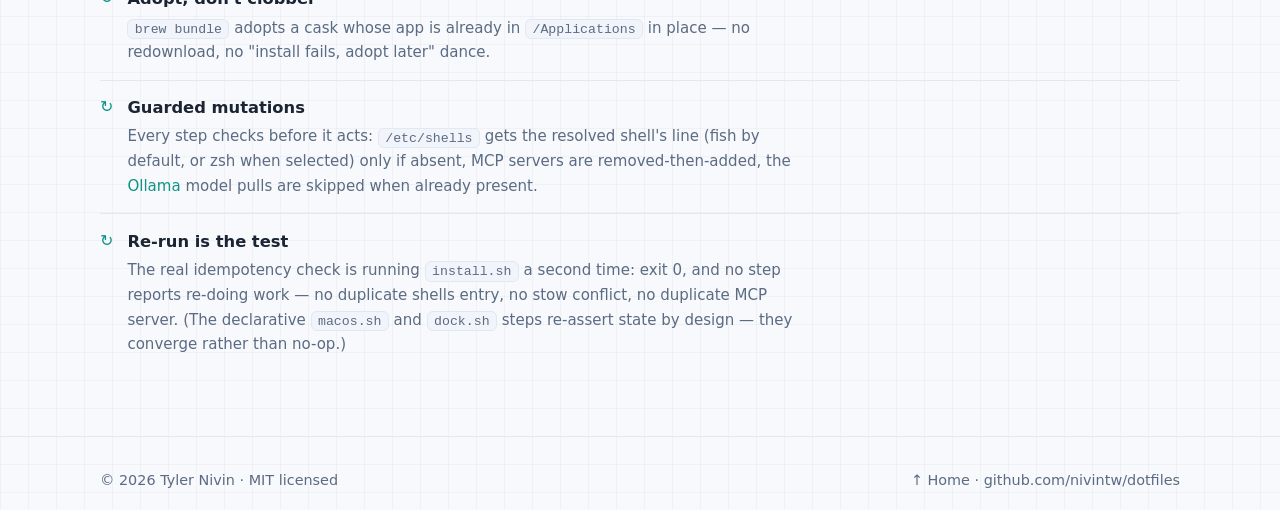
==== commit 9dac03ae: "feat(shell): Add zsh as a selectable, opt-in login shell fish stays the default; zsh becomes a fully" ====
--- a/docs/architecture.html
+++ b/docs/architecture.html
@@ -88,7 +88,7 @@
               <tr><td><code>macos.sh</code> · <code>dock.sh</code></td><td>macOS defaults &amp; declarative Dock</td></tr>
               <tr><td><code>iterm2/</code></td><td><a href="https://iterm2.com/" rel="noopener">iTerm2</a> prefs (pointed at directly — see below)</td></tr>
               <tr><td><code>scripts/</code></td><td>Helper scripts referenced by hooks</td></tr>
-              <tr><td><code>tests/</code></td><td><a href="https://github.com/bats-core/bats-core" rel="noopener">bats</a> (<a href="https://fishshell.com/" rel="noopener">fish</a> behavior) + <a href="https://docs.pytest.org/" rel="noopener">pytest</a> (config validity)</td></tr>
+              <tr><td><code>tests/</code></td><td><a href="https://github.com/bats-core/bats-core" rel="noopener">bats</a> (<a href="https://fishshell.com/" rel="noopener">fish</a> + <a href="https://www.zsh.org/" rel="noopener">zsh</a> function behavior) + <a href="https://docs.pytest.org/" rel="noopener">pytest</a> (config validity)</td></tr>
               <tr><td><code>docs/</code></td><td>This documentation site</td></tr>
             </tbody>
           </table>
@@ -129,6 +129,7 @@
               <tr><td>SSH</td><td><code>home/.ssh/config</code></td><td><code>~/.ssh/config.local</code></td><td><code>Include</code>d by the tracked config</td></tr>
               <tr><td>git</td><td><code>home/.gitconfig</code></td><td><code>~/.gitconfig_local</code></td><td><code>[include]</code>d <strong>last</strong> by the tracked config (overlay wins for every key, incl. identity); a pre-existing <code>~/.gitconfig</code> is backed up + folded in</td></tr>
               <tr><td>fish</td><td><code>home/.config/fish/**</code></td><td><code>~/.config/dotfiles/local.fish</code></td><td>sourced by <code>conf.d/zzz-local.fish</code></td></tr>
+              <tr><td>zsh</td><td><code>home/.config/zsh/**</code>, <code>home/.zshenv</code></td><td><code>~/.config/dotfiles/local.zsh</code></td><td>sourced by <code>conf.d/zzz-local.zsh</code>; always stowed alongside fish — only the login shell is selected (see <a href="getting-started.html#per-machine">Per-machine setup</a>)</td></tr>
               <tr><td>Homebrew</td><td><code>Brewfile</code> + <code>Brewfile.d/*.brewfile</code></td><td><code>~/.config/dotfiles/Brewfile.local</code></td><td>loaded by <code>install.sh</code></td></tr>
               <tr><td>Claude memory</td><td><code>home/.claude/CLAUDE.md</code></td><td><code>~/.config/dotfiles/CLAUDE.local.md</code></td><td><code>@</code>-imported by the tracked <code>CLAUDE.md</code></td></tr>
               <tr><td>Claude settings</td><td><code>claude_settings.json</code></td><td><code>~/.config/dotfiles/claude_settings.local.json</code></td><td>deep-merged by the installer (arrays union) into a real <code>~/.claude/settings.json</code></td></tr>
@@ -170,7 +171,7 @@
         </div>
         <div class="feature">
           <span class="feature__mark">↻</span>
-          <div><h3>Guarded mutations</h3><p>Every step checks before it acts: <code>/etc/shells</code> gets the fish line only if absent, MCP servers are removed-then-added, the <a href="https://ollama.com/" rel="noopener">Ollama</a> model pulls are skipped when already present.</p></div>
+          <div><h3>Guarded mutations</h3><p>Every step checks before it acts: <code>/etc/shells</code> gets the resolved shell's line (fish by default, or zsh when selected) only if absent, MCP servers are removed-then-added, the <a href="https://ollama.com/" rel="noopener">Ollama</a> model pulls are skipped when already present.</p></div>
         </div>
         <div class="feature">
           <span class="feature__mark">↻</span>
